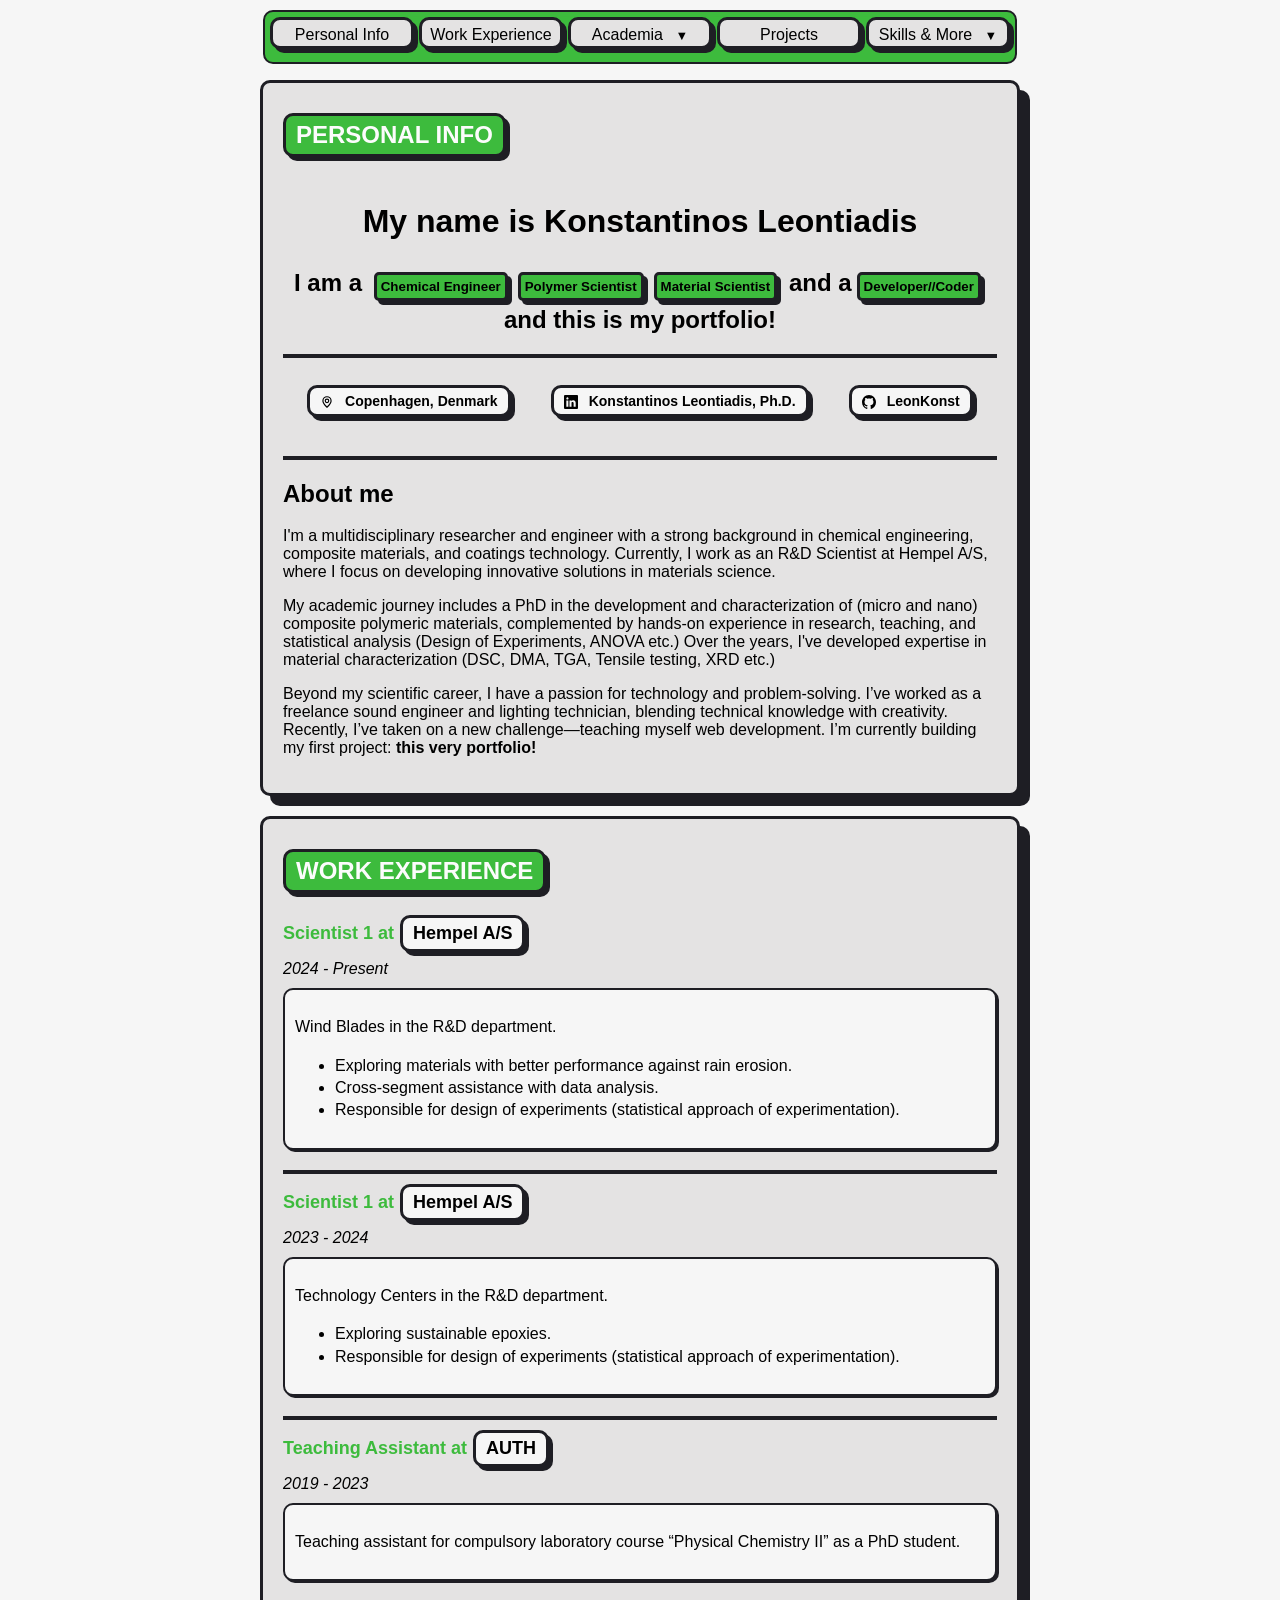
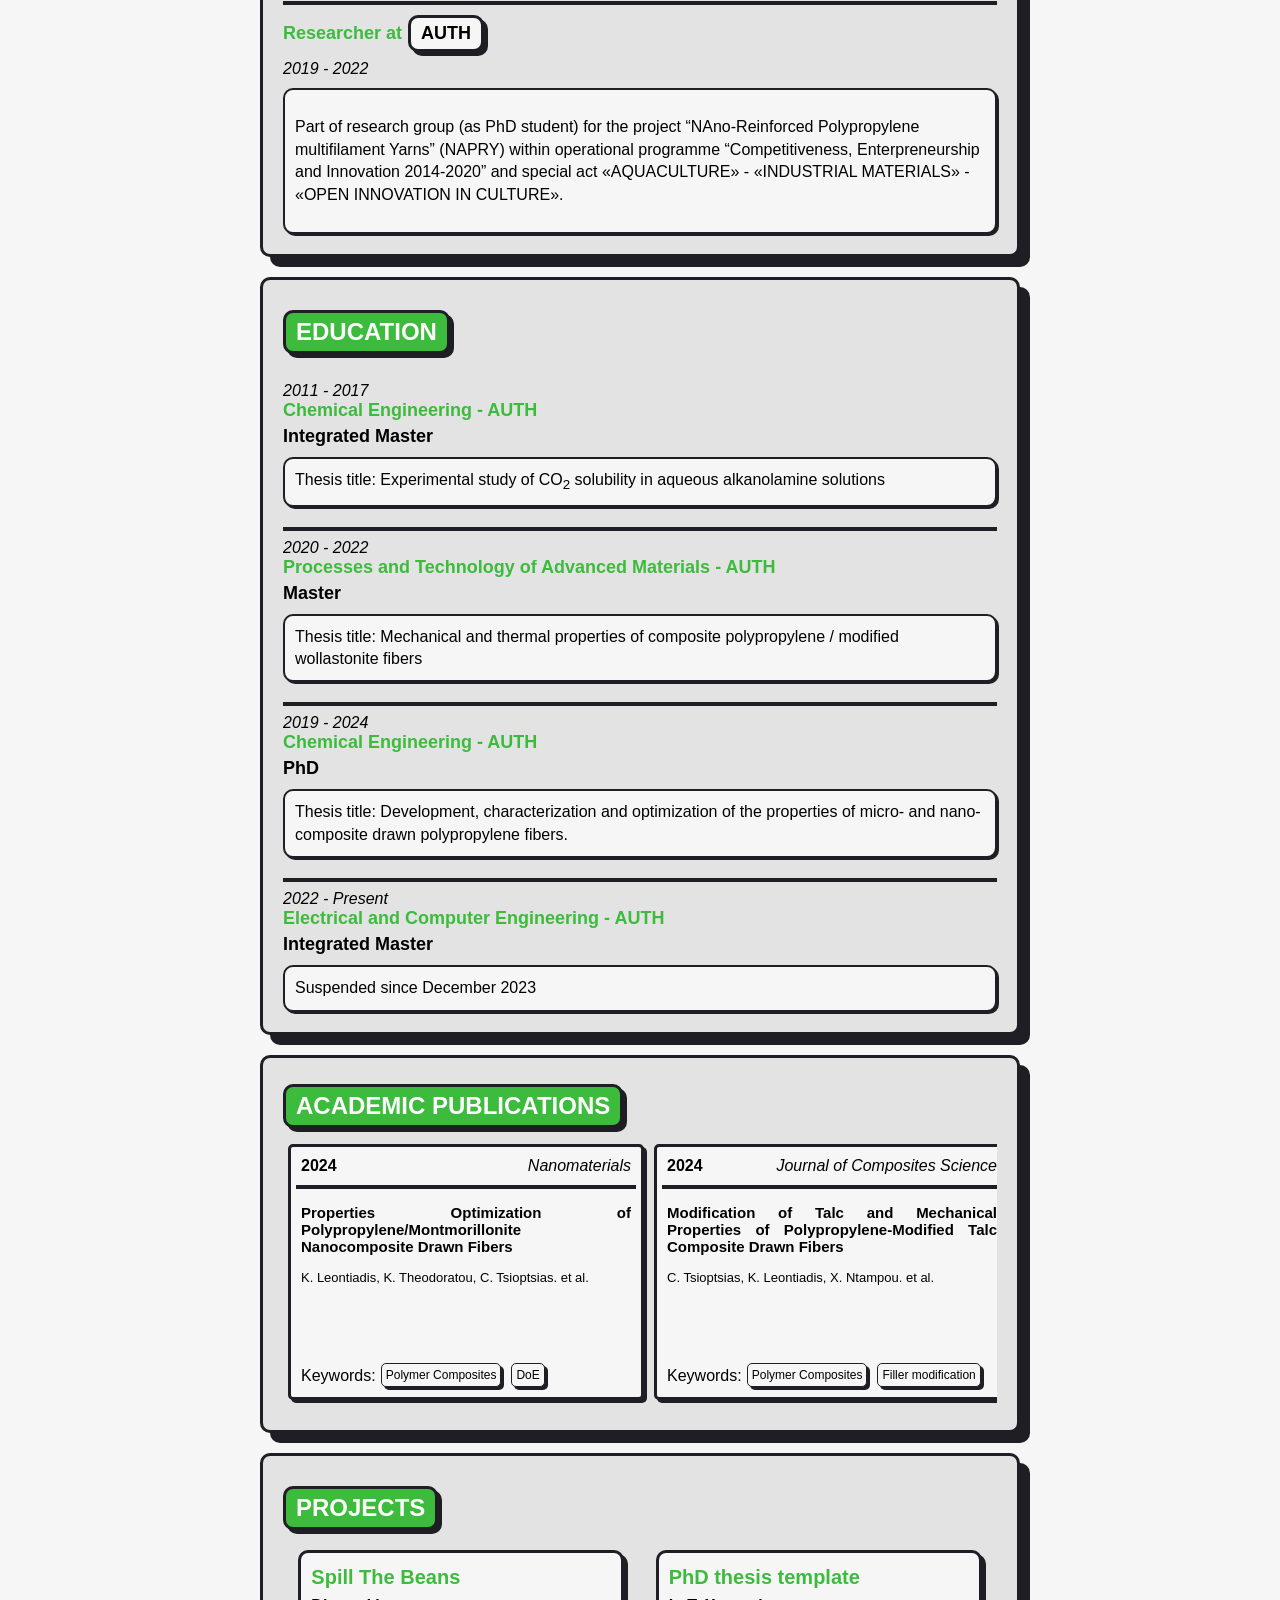
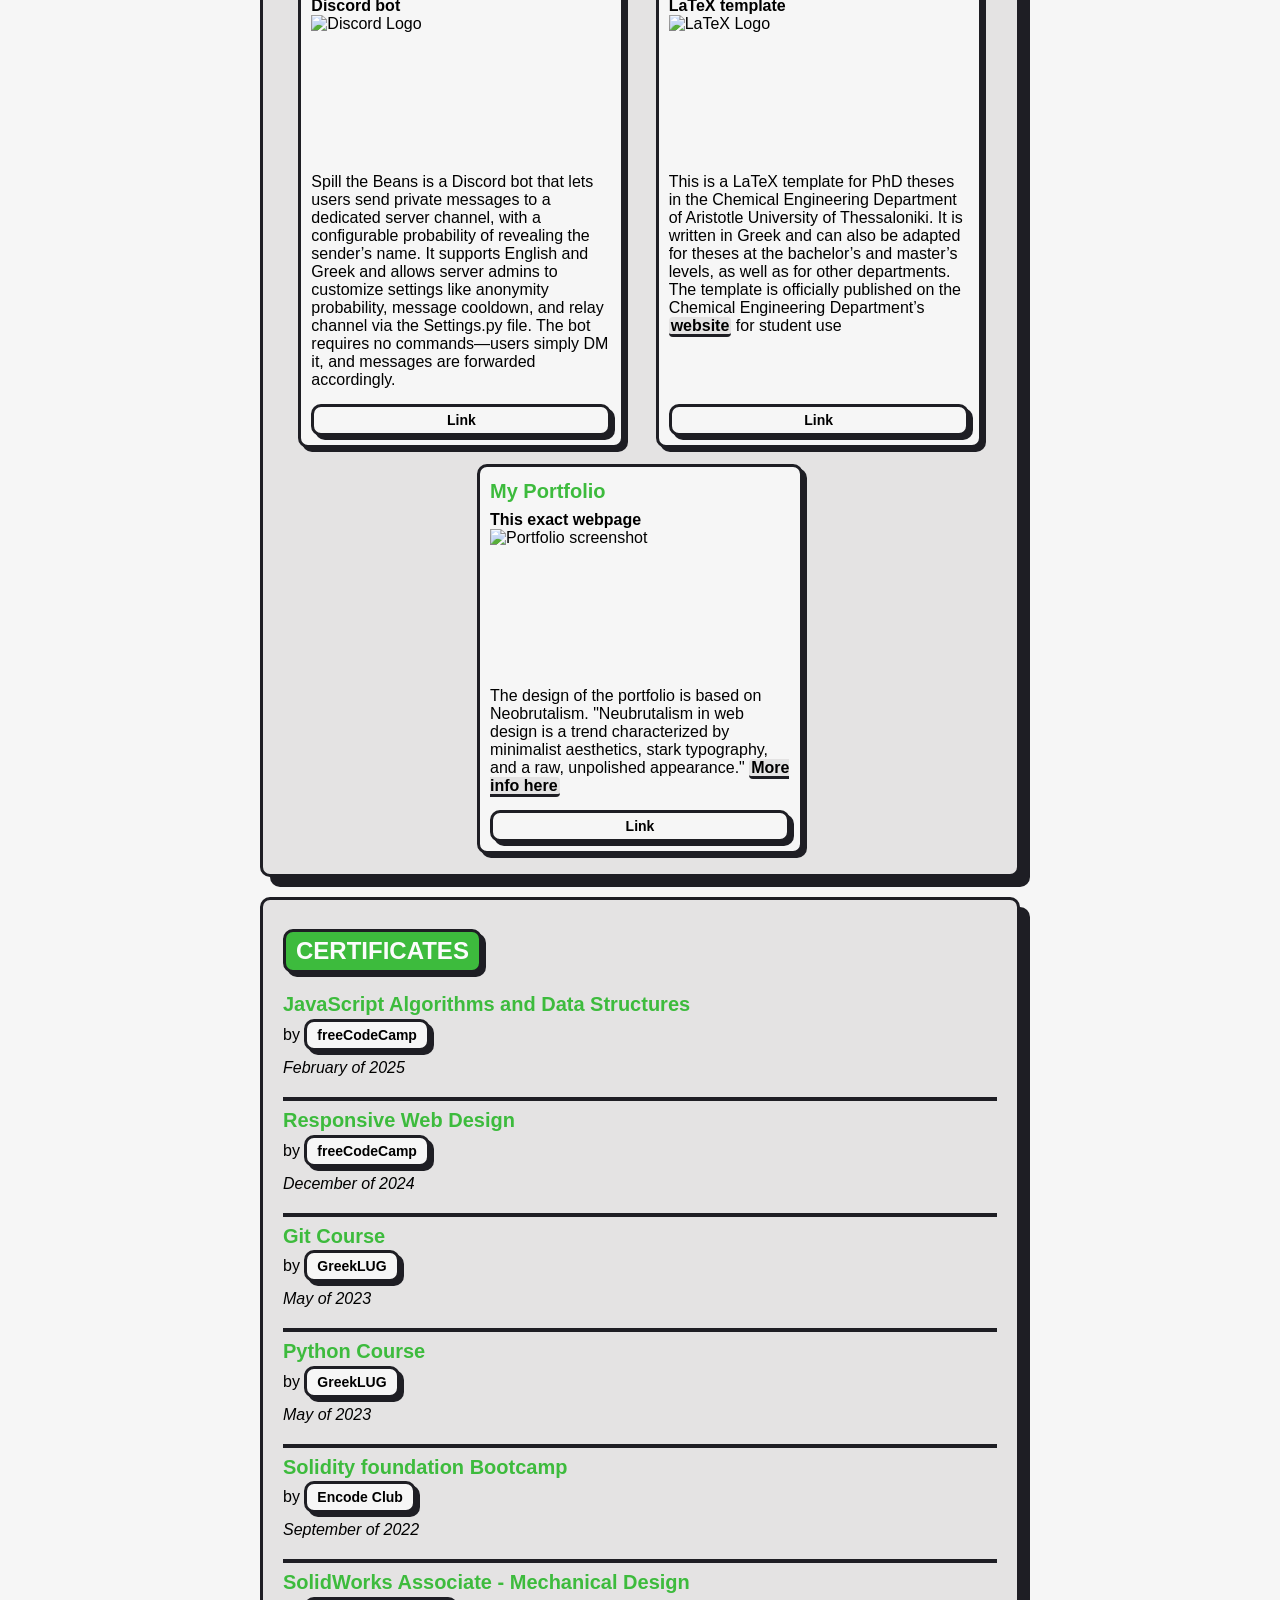
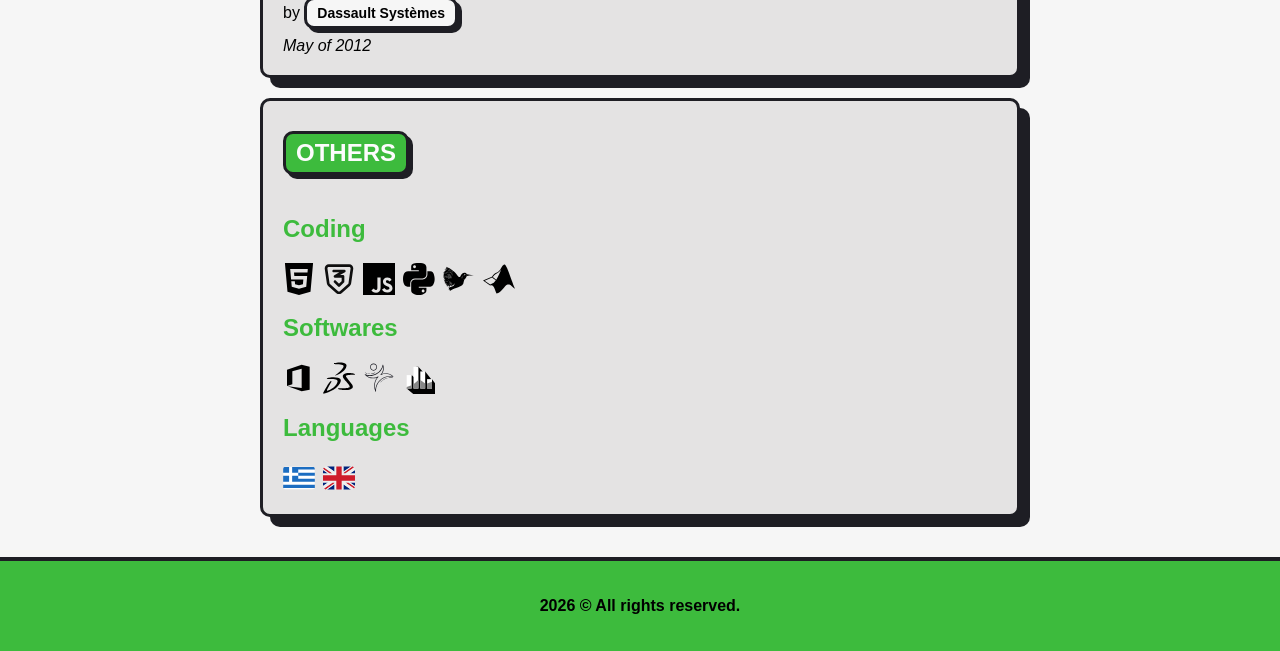
==== index.html @ 24cfe44f "Final v03" ====
<!DOCTYPE html>
<html lang="en">
    <head>
        <meta charset="UTF-8">
        <meta name="viewport" content="width=device-width, initial-scale=1.0">
        <title>My portfolio </title>
        <link rel="stylesheet" href="style.css">
    </head>
    <body>
        <header id="header">
            <nav class="menu">
                <a href="#personal-info">Personal Info</a>
                <a href="#work-experience-section">Work Experience</a>
                <div class="dropdown">
                    <button class="dropdown-btn" tabindex="0" aria-haspopup="true" aria-expanded="false">Academia <span class="dropdown arrow">▼</span></button>
                    <div class="dropdown-content">
                        <a href="#education-section">Education</a>
                        <a href="#publications">Publications</a>
                    </div>
                </div>
                <a href="#projects">Projects</a>
                <div class="dropdown">
                    <button class="dropdown-btn" tabindex="0" aria-haspopup="true" aria-expanded="false">Skills & More <span class="dropdown arrow">▼</span></button>
                    <div class="dropdown-content">
                        <a href="#certificates-section">Certificates</a>
                        <a href="#others-section">Others</a>
                    </div>
                </div>
                <div class="phone-dropdown">
                    <button class="phone-dropdown-btn" tabindex="0" aria-haspopup="true" aria-expanded="false">Navigation<span class="dropdown arrow">▼</span></button>
                    <div class="dropdown-content">
                        <a href="#personal-info">Personal Info</a>
                        <a href="#work-experience-section">Work Experience</a>
                        <a href="#education-section">Education</a>
                        <a href="#publications">Publications</a>
                        <a href="#projects">Projects</a>
                        <a href="#certificates-section">Certificates</a>
                        <a href="#others-section">Others</a>
                    </div>
                </div>
            </nav>
        </header>
        <main>
            <section id="personal-info">
                <h1 class="section-title">Personal Info</h1>

            <!-- Main information that will be pinned -->
                <div class="personal-info" id="MainInfo">
                    <h1 class="CategoryTitle" id="name">
                    </h1>
                    <h2 id="titles">
                    </h2>
                    <hr>
                    <div id="links">
                        <h3 id="location">
                        </h3>
                        <h3 id="linkedin">                           
                        </h3>
                        <h3 id="github">                           
                        </h3>
                    </div>
                    <hr>
                </div>
                
                <p id="aboutme">
                </p>

            </section>

            <section id="work-experience-section">
                <h1 class="section-title">Work Experience</h1>
                <div id="work-experience"></div>
            </section>

            <section id="education-section">
                <h1 class="section-title">Education</h1>
                <div id="education"></div>
            </section>

            <section id="publications" class="carousel-container">
                <!-- <h1 class="section-title">Academic Publications</h1> -->
                <a href="https://scholar.google.com/citations?user=XiSjWo0AAAAJ" class="section-title" id="publication-title">Academic Publications</a>
                <div id="publications-container"></div>
            </section>

            <section id="projects">
                <h1 class="section-title">Projects</h1>
                <div id="projects-container"></div>
            </section>

            <section id="certificates-section">
                <h1 class="section-title">Certificates</h1>
                <div id="certificates"></div>
            </section>

            <section id="others-section">
                <h1 class="section-title">Others</h1>
                <div id="others">
                    <div id="coding"></div>
                    <div id="software"></div>
                    <div id="languages"></div>
                </div>
            </section>

        </main>
        <footer>
            <p> <span id="current-year"></span> &copy All rights reserved. </p>
        </footer>
        <script src="script.js"></script>
    </body>
</html>
---- style.css ----
/* Variables for
- the colors
- Header height
- Main element width
 */
:root {
  --primary-bg: #f6f6f6;
  --secondary-bg: #e4e3e3;
  /* --primary-text: #0000ff; */
  --primary-text: #000000; 
  --secondary-text:#fcfcfc;
  --accent: #3dbb3d;
  /* --accent: #0000ff; */
  --border-color: #1E1E24;

  --header-height:40px;
  --scroll-padding:45px;
}

/* Navigation buttons scrolling behavior */
html {
  scroll-padding-top: calc(var(--header-height) + var(--scroll-padding));  /* Header is fixed so it scrolls 80px + header height to be accurate */
  scroll-behavior: smooth;
}

/* Setting the font, font color, background color and the padding of the page based on the sticky header. */
body {
  background: var(--primary-bg);
  color: var(--primary-text);
  font-family: 'Arial', sans-serif;
  margin: 0;
  padding: 0;
  padding-top: calc(1em + 40px + 4px); 
  
}

/* ------------------------------ */
/* ----------HEADER PART--------- */
/* ------------------------------ */

/* Header for page navigation*/
#header {
    /* position */
  position: fixed;
  top: 10px;
  left: 50%;
  transform: translate(-50%, 0%);
  z-index: 1000;

  /* color */
  background: var(--accent);
  border: 2px solid var(--border-color);

  /* shape */
  height:var(--header-height);
  padding: 5px;
  border-radius:10px;

  /* others */
  text-align: center;
}

/* Menu navigation */
.menu {
  /* Positioning of elements in navigation */
  display: flex;
  justify-content: space-evenly;
  gap: 5px;
}

/* navigation links */
.menu a {
  /* color */
  color: var(--primary-text);
  border: 3px solid var(--border-color);
  background: var(--secondary-bg);
  
  /* shape */
  box-sizing: border-box;
  height:2rem;
  width:9rem;
  border-radius:10px;
  box-shadow: 4px 4px 0 var(--border-color);
  padding: 6px 5px 6px 5px; 

  /* other */
  text-decoration: none; 
  transition: all 0.05s;
}

/* Navigation buttons moving on their shadows */
.menu a:hover {
  transform: translate(4px, 4px);
  box-shadow: 0px 0px 0 var(--border-color);
}

/* Dropdown menu navigation buttons */
.dropdown-btn, .phone-dropdown-btn{
  /* color */
  color: var(--primary-text);
  background: var(--secondary-bg);
  border: 3px solid var(--border-color);

  /* shape */
  box-sizing: border-box;
  height:2rem;
  width:9rem;
  border-radius:10px;
  padding: 6px 5px 6px 5px;
  font-family: inherit;
  font-size: inherit;
  

  /* other */
  box-shadow: 4px 4px 0 var(--border-color);
  cursor: pointer;
  transition: all 0.1s ease-in-out;
}

.dropdown-content {
  display: none;
  position: absolute;
  min-width: 160px;
  z-index: 1;
}

.dropdown {
  position: relative;
  display: inline-block;
}

.dropdown-content a {
  /* color */
  color: var(--primary-text);
  
  text-decoration: none;
  display: block;
  
  margin-top:3px;

  /* other */
  transition: 0.1s;
}

.dropdown:hover .dropdown-content, .phone-dropdown:hover .dropdown-content{
  display: block;
}

.dropdown:hover .dropdown-btn, .phone-dropdown:hover .phone-dropdown-btn{
  background: var(--accent);
  color: var(--secondary-bg);
  transform: translate(2px, 2px);
  box-shadow: 0px 0px 0 var(--border-color);
}

.arrow {
  display: inline-block;
  margin-left: 8px;
  transition: transform 0.2s ease;
  font-size: 0.8em;
}

.dropdown:hover .arrow, .phone-dropdown:hover .arrow {
  transform: rotate(180deg);
}

.phone-dropdown{
  display:none;
  margin-right:5px;
}
  
/* ------------------------------ */
/* -----------MAIN PART---------- */
/* ------------------------------ */

main {
  padding: 20px;
  max-width: 760px;
  margin: auto;
}

/* SECTIONS */
section {
  /* color */
  background: var(--secondary-bg);

  /* shape */
  padding: 20px;
  padding-top: 10px;
  border: 3px solid var(--border-color);
  box-shadow: 10px 10px 0px var(--border-color);
  margin-bottom: 20px;
  border-radius:10px;
}

.section-title {
  /* color */
  background: var(--accent);
  color: var(--secondary-text);

  /* shape */
  padding: 5px 10px;
  border: 3px solid var(--border-color);
  box-shadow: 4px 4px 0px var(--border-color);
  border-radius: 10px;

  /* other */
  font-size: 24px;
  font-weight: bold;
  text-transform: uppercase;
  display: inline-block;
}

hr {
  border: 2px solid var(--border-color);
  margin-top:20px;
} 

a {
  text-decoration: none; 
}

a:active {
  color: inherit;
}

/* ------------------------------ */
/* ---------PERSONAL INFO-------- */
/* ------------------------------ */
.personal-info {
  text-align: center;
}

#name {
  font-size: 32px;
  font-weight: 900;
}

.title-tags {
  border-radius:5px;
  padding: 4px 4px;
  margin: 5px;
  font-weight: bold;
  background: var(--primary-bg);
  border: 3px solid var(--border-color);
  cursor: pointer;
  transition: all 0.1s;
  
}
  
.title-tags:hover, .title-tags[data-active="on"]:hover {
  transform: translate(4px, 4px);
  box-shadow: 0px 0px 0 var(--border-color);
}

.title-tags[data-active="on"] {
  background: var(--accent);
  color: var(--primary-text);
  box-shadow: 4px 4px 0 var(--border-color);
}

.title-tags[data-active="off"] {
  transform: translate(4px, 4px);
}

#links {
  display: flex;
  justify-content: space-evenly;
  gap: 1rem;
}

/* sizing SVGs */
#links h3 svg {
  width: 1em;
  height: 1em;
  margin-right: 0.5em;
  vertical-align: middle;
}

#others svg {
  width: 2em;
  height: 2em;
  margin-right: 0.5em;
  vertical-align: middle;
}

#links h3{
  padding:0;
}

#links h3 a{
  /* color */
  color: var(--primary-text);

  /* shape */
  padding: 5px 10px;
  border: 3px solid var(--border-color);
  box-shadow: 4px 4px 0px var(--border-color);
  border-radius: 10px;

  display: inline-block;
  font-size: 14px;
  background: var(--primary-bg);
  transition: all 0.1s;
}

#links h3 a:hover {
  transform: translate(4px, 4px);
  box-shadow: 0px 0px 0 var(--border-color);
}

/* ------------------------------ */
/* ---------WORK SECTION--------- */
/* ------------------------------ */

/* main div of position and company */
.work-info {
  padding-top:10px;
  font-size: 18px;
  font-weight: normal;
  display: flex;
  gap: 1rem;
}
  
.work-position {
  font-size: 18px;
  font-weight: 900;
  color: var(--accent);
}
  
.work-company a {

  /* color */
  color:var(--primary-text);
  text-decoration: none;
  font-weight: bold;

  /* shape */
  padding: 5px 10px;
  border: 3px solid var(--border-color);
  box-shadow: 4px 4px 0px var(--border-color);
  border-radius: 10px;

  display: inline-block;
  margin-top: -10px;
  margin-left: -10px;
  font-size: 18px;
  background: var(--primary-bg);
  transition: all 0.1s;

}
  
.work-company a:hover {
  transform: translate(4px,4px);
  box-shadow: 0px 0px 0px var(--border-color);
}
  
.work-duration {
  margin-top: 8px;
  font-size: 16px;
  font-style: italic;
  color: var(--primary-text);
}
  
.work-description {
  /* shape */
  padding: 10px;
  line-height: 1.4;
  border-radius: 10px;
  font-size: 16px;

  /* position */
  margin-top: 10px;


  /* color */

  background: var(--primary-bg);
  border: 2px solid var(--border-color);
  box-shadow: 2px 2px 0px var(--border-color);
}

/* ------------------------------ */
/* ------EDUCATION SECTION------- */
/* ------------------------------ */
  
.edu-duration {
  margin-top: 8px;
  font-size: 16px;
  font-style: italic;
  color: var(--primary-text);
}
  
.edu-field {
  font-size: 18px;
  font-weight: 900;
  color: var(--accent);
}
  
.edu-degree {
  font-size: 18px;
  font-weight: bold;
  margin-top: 5px;
}
  
.edu-description {
  /* shape */
  padding: 10px;
  line-height: 1.4;
  border-radius: 10px;
  font-size: 16px;

  /* position */
  margin-top: 10px;


  /* color */

  background: var(--primary-bg);
  border: 2px solid var(--border-color);
  box-shadow: 2px 2px 0px var(--border-color);
}  

/* ------------------------------ */
/* -----PUBLICATIONS SECTION----- */
/* ------------------------------ */

#publications-container{
  display:flex;
  overflow: auto; 


  scrollbar-width: auto;
  scrollbar-color: var(--accent) var(--primary-bg); 
  scrollbar-gutter: stable; 
}

#publication-title{
    /* color */
    background: var(--accent);
    color: var(--secondary-text);
  
    /* shape */
    padding: 5px 10px;
    border: 3px solid var(--border-color);
    box-shadow: 4px 4px 0px var(--border-color);
    border-radius: 10px;
  
    /* other */
    margin:0.67em 0 0.67em 0;
    font-size: 24px;
    font-weight: bold;
    text-transform: uppercase;
    display: inline-block;   
    transition: all 0.1s;
}

#publication-title:hover{
  box-shadow: 0px 0px 0px var(--border-color);
  transform: translate(4px,4px);
}


.pub-tab{
  /* shape */
  border-radius:5px;
  min-width:350px;
  width:350px;
  min-height:250px;
  box-shadow: 3px 3px 0px var(--border-color);

  /* color */
  background-color:var(--primary-bg);
  border:3px solid var(--border-color);

  /* other */
  display: flex;
  flex-direction: column;
  margin:0px 5px 10px 5px;
}

.pub-header{
  display: flex;
  justify-content: space-between;
  margin:5px;
}

.pub-year{
  font-weight: bold;
  padding-left:5px;
  padding-top:5px;
}

.pub-journal{
  font-style: italic;
  padding-right:5px;
  padding-top:5px;
}

.pub-tab hr{
  margin:5px;
}

.pub-title{
  font-weight: bold;
  font-size:15px;
  text-align:justify;
  margin:10px;
  max-height:100px;
}

.pub-authors{
  text-align: left;
  font-size:13px;
  margin:5px;
  margin-left:10px;
  margin-bottom:15px;
}

.pub-keywords{
  margin-top: auto;
  display:flex;
  justify-content: left;
  margin-bottom:10px;
  margin-left:10px;
}

.pub-keyword{
  margin-top:-4px;
  margin-left:5px;
  margin-right:5px;
  padding:4px;
  font-size:12px;
  background:var(--primary-bg);
  border-radius:5px;
  border:1px solid var(--border-color);
  box-shadow:3px 3px 0px var(--border-color);
}

/* hides abstract element from publications */
.hidden{
  display:none;
}

/* ------------------------------ */
/* -------PROJECTS SECTION------- */
/* ------------------------------ */

#projects-container{
  display:flex;
  flex-wrap: wrap;
  gap: 16px; 
  justify-content:space-evenly;
  
}

.proj-tab {
  align-content: start;
  padding: 5px 10px;
  grid-template-rows: auto auto auto 1fr;
  min-width: 200px;
  width:300px;
  border:3px solid var(--border-color);
  border-radius:10px;
  box-shadow:4px 4px 0px var(--border-color);
  background-color: var(--primary-bg);
  display:grid;
}

.proj-name{
  font-size: 20px;
  color:var(--accent);
  font-weight: bold;
  margin-top: 8px;
}

.proj-short{
  font-weight: bold;
  margin-top: 8px;
}

.proj-img{  
  width:100%;
  height:150px;
  object-fit: contain;
}

.proj-description{
  margin-top: 8px;
  margin-bottom:15px;
}

.proj-link{
  align-self: end;
  /* color */
  color:var(--primary-text);
  text-decoration: none;
  font-weight: bold;

  /* shape */
  padding: 5px 10px;
  border: 3px solid var(--border-color);
  box-shadow: 4px 4px 0px var(--border-color);
  border-radius: 10px;
  height:1rem;

  text-align: center;
  
  margin-bottom:4px;
  font-size: 14px;
  background: var(--primary-bg);
  transition: all 0.1s;
}

.proj-link:hover {
  transform: translate(4px,4px);
  box-shadow: 0px 0px 0px var(--border-color);
}

.text-link{
  align-self: end;
  /* color */
  color:var(--primary-text);
  text-decoration: none;
  font-weight: bold;

  /* shape */
  padding:0 2px;
  border-bottom: 3px solid var(--border-color);
  border-radius: 4px;
  background: var(--secondary-bg);
  height:1rem;
  transition: all 0.1s;
}

.text-link:hover{
  border-bottom: 0px solid var(--border-color);
  background-color: var(--accent);
}

/* ------------------------------ */
/* ----CERTIFICATIONS SECTION---- */
/* ------------------------------ */

.certification-title {
  font-size: 20px;
  font-weight: 900;
  color: var(--accent);
}

.certification-company {
  margin-top: 5px;
  font-size: 16px;
}

.certification-title{
  margin-bottom:0.6rem;
}

.certification-company a {

  /* color */
  color:var(--primary-text);
  text-decoration: none;
  font-weight: bold;

  /* shape */
  padding: 5px 10px;
  border: 3px solid var(--border-color);
  box-shadow: 4px 4px 0px var(--border-color);
  border-radius: 10px;

  display: inline-block;
  margin-top: -10px;
  font-size: 14px;
  background: var(--primary-bg);
  transition: all 0.1s;

}
  
.certification-company a:hover {
  transform: translate(4px,4px);
  box-shadow: 0px 0px 0px var(--border-color);
}

.certification-date {
  margin-top: 8px;
  font-size: 16px;
  font-style: italic;
  color: var(--primary-text);
}

/* ------------------------------ */
/* --------OTHERS SECTION-------- */
/* ------------------------------ */

#others h2{
  color:var(--accent)
}

/* ------------------------------ */
/* --------FOOTER SECTION-------- */
/* ------------------------------ */

footer {
  background: var(--accent);
  padding: 20px;
  text-align: center;
  border-top: 4px solid var(--border-color);
  font-weight: bold;
}

/* ------------------------------ */
/* ------RESPONSIVE SECTION------ */
/* ------------------------------ */

/* ------PHONE------ */

@media (max-width: 576px) {
  /* SVG social medial links */
  #links h3 svg {
    width: 2em;
    height: 2em;
    margin-right: 0em;
  }

  .social-media{
    display:none;
  }


  /* Header for page navigation*/
  #header {
    /* position */
    top: 0px;

    /* shape */
    width:100%;
  }

  /* Menu navigation */
  .menu {
    justify-content: end;
  }

  /* navigation links */
  .menu a, .dropdown-btn{
    display:none;
  }

  .phone-dropdown{
    display:block;
  }

  .dropdown-content a {
  display: block;
  }

  .proj-tab {
    min-width: 280px;
    width:500px;
  }

  html {
    scroll-padding-top: calc(var(--header-height) + 15px);  /* Header is fixed so it scrolls 80px + header height to be accurate */
    scroll-behavior: smooth;
  }
}

/* -----TABLET----- */

@media (min-width: 576px) and (max-width:768px) {

  /* Header for page navigation*/
  #header {
    /* position */
    top: 0px;

    /* shape */
    width:100%;
  }

  /* Menu navigation */
  .menu {
    justify-content: end;
  }

  /* navigation links */
  .menu a, .dropdown-btn{
    display:none;
  }

  .phone-dropdown{
    display:block;
  }

  .dropdown-content a {
  display: block;
  }

  .proj-tab {
    min-width: 400px;
    width:600px;
  }
}
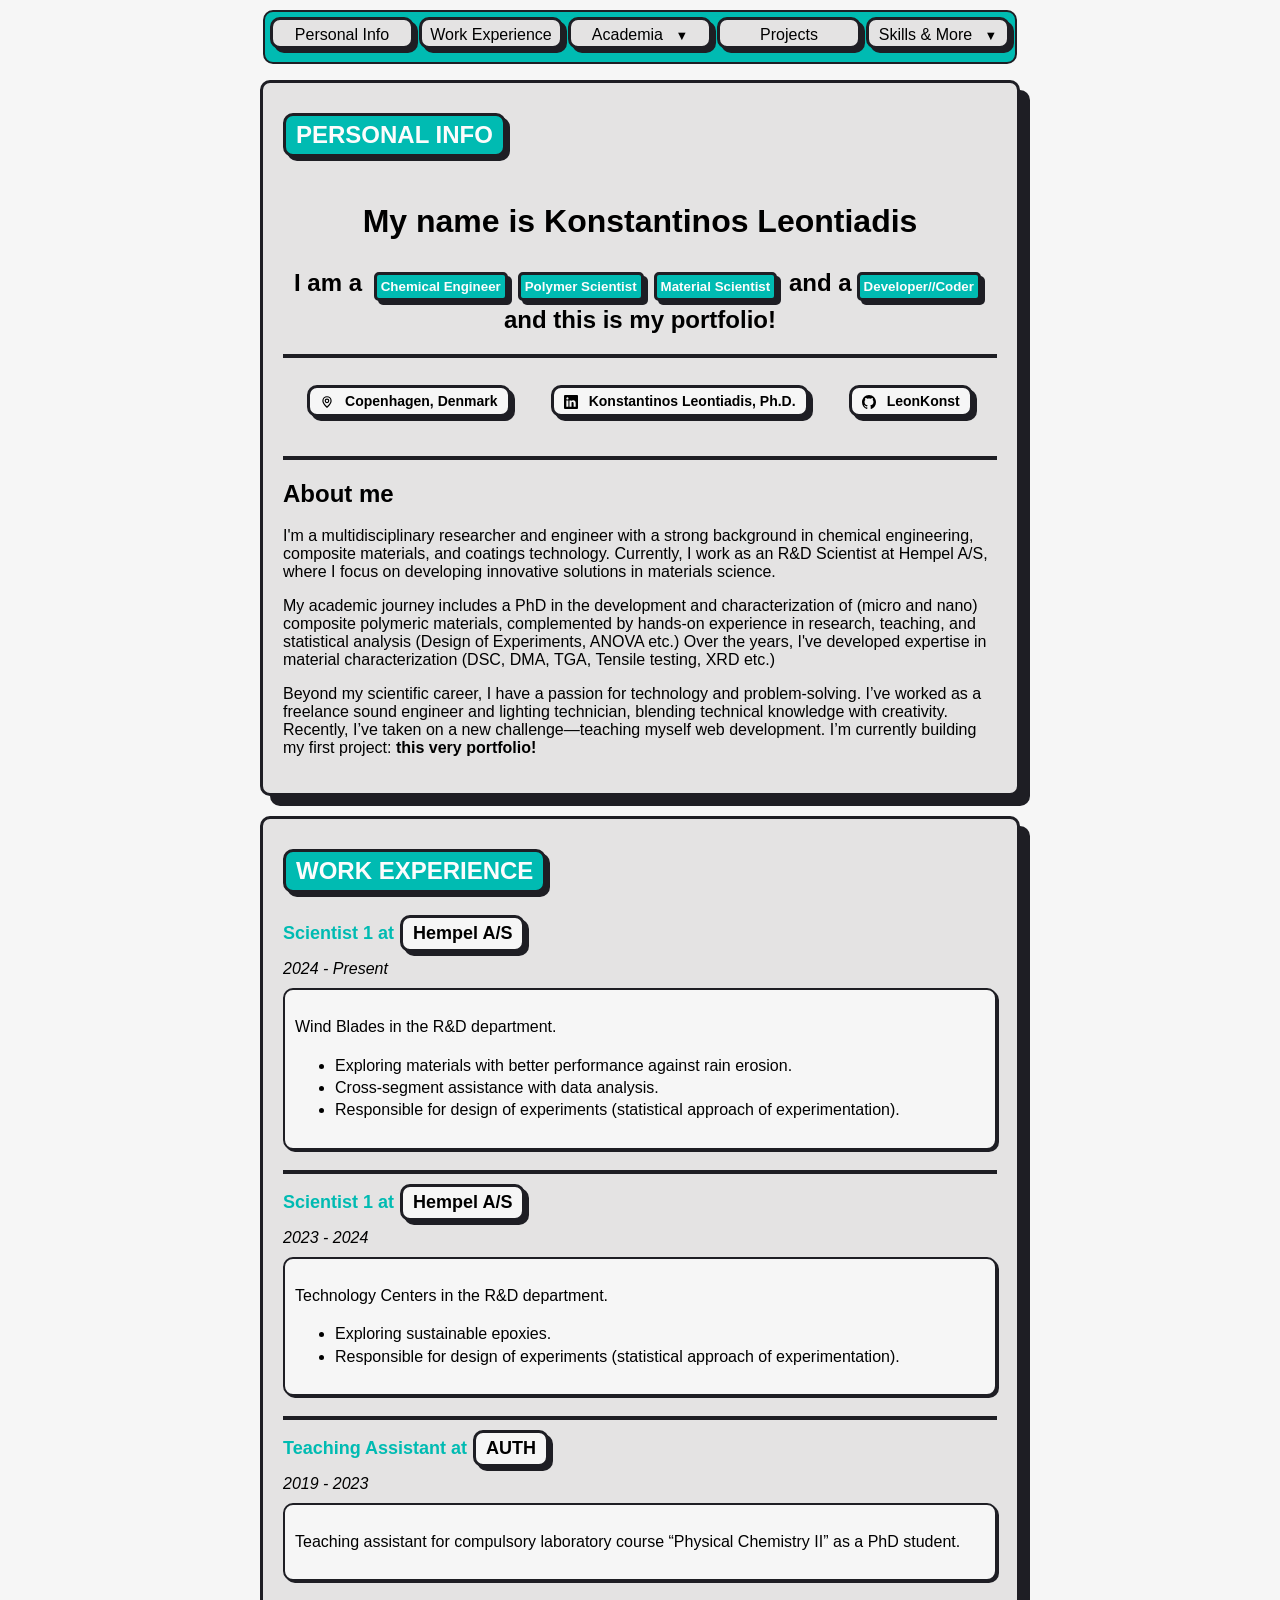
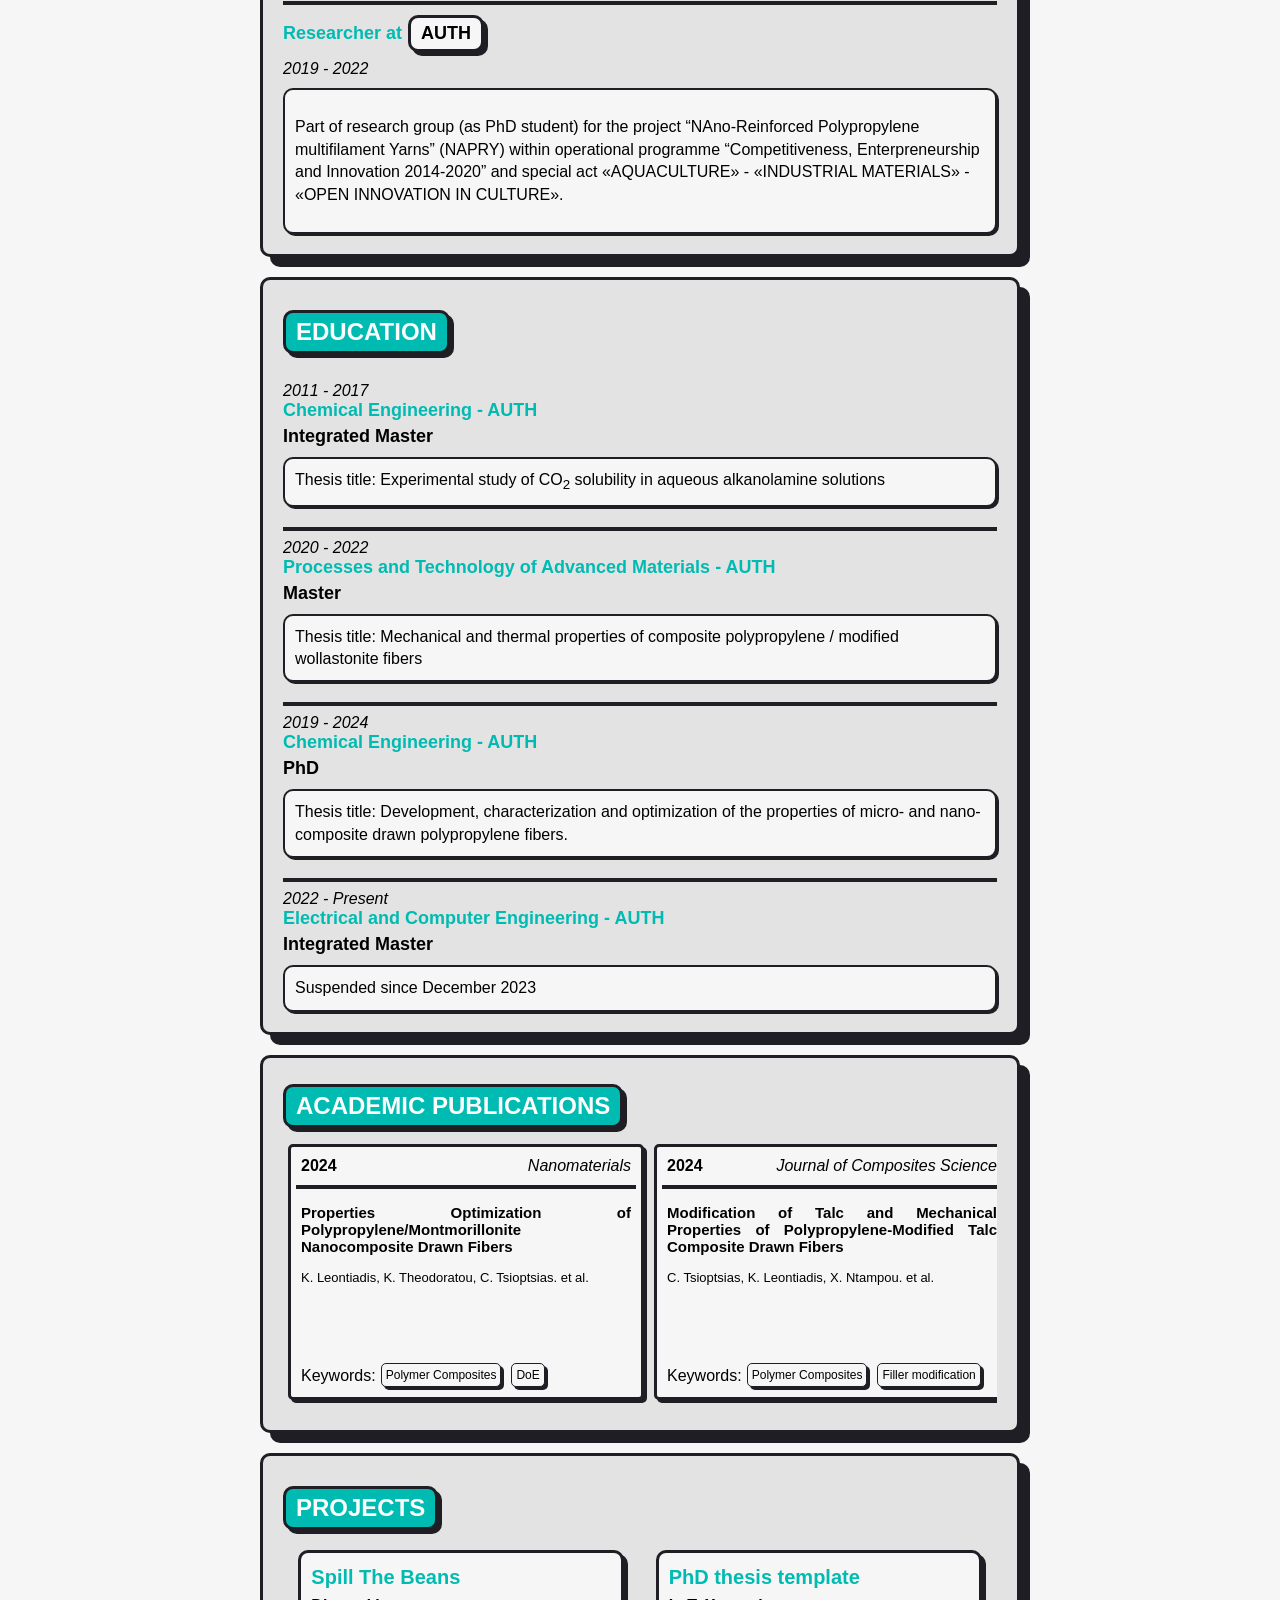
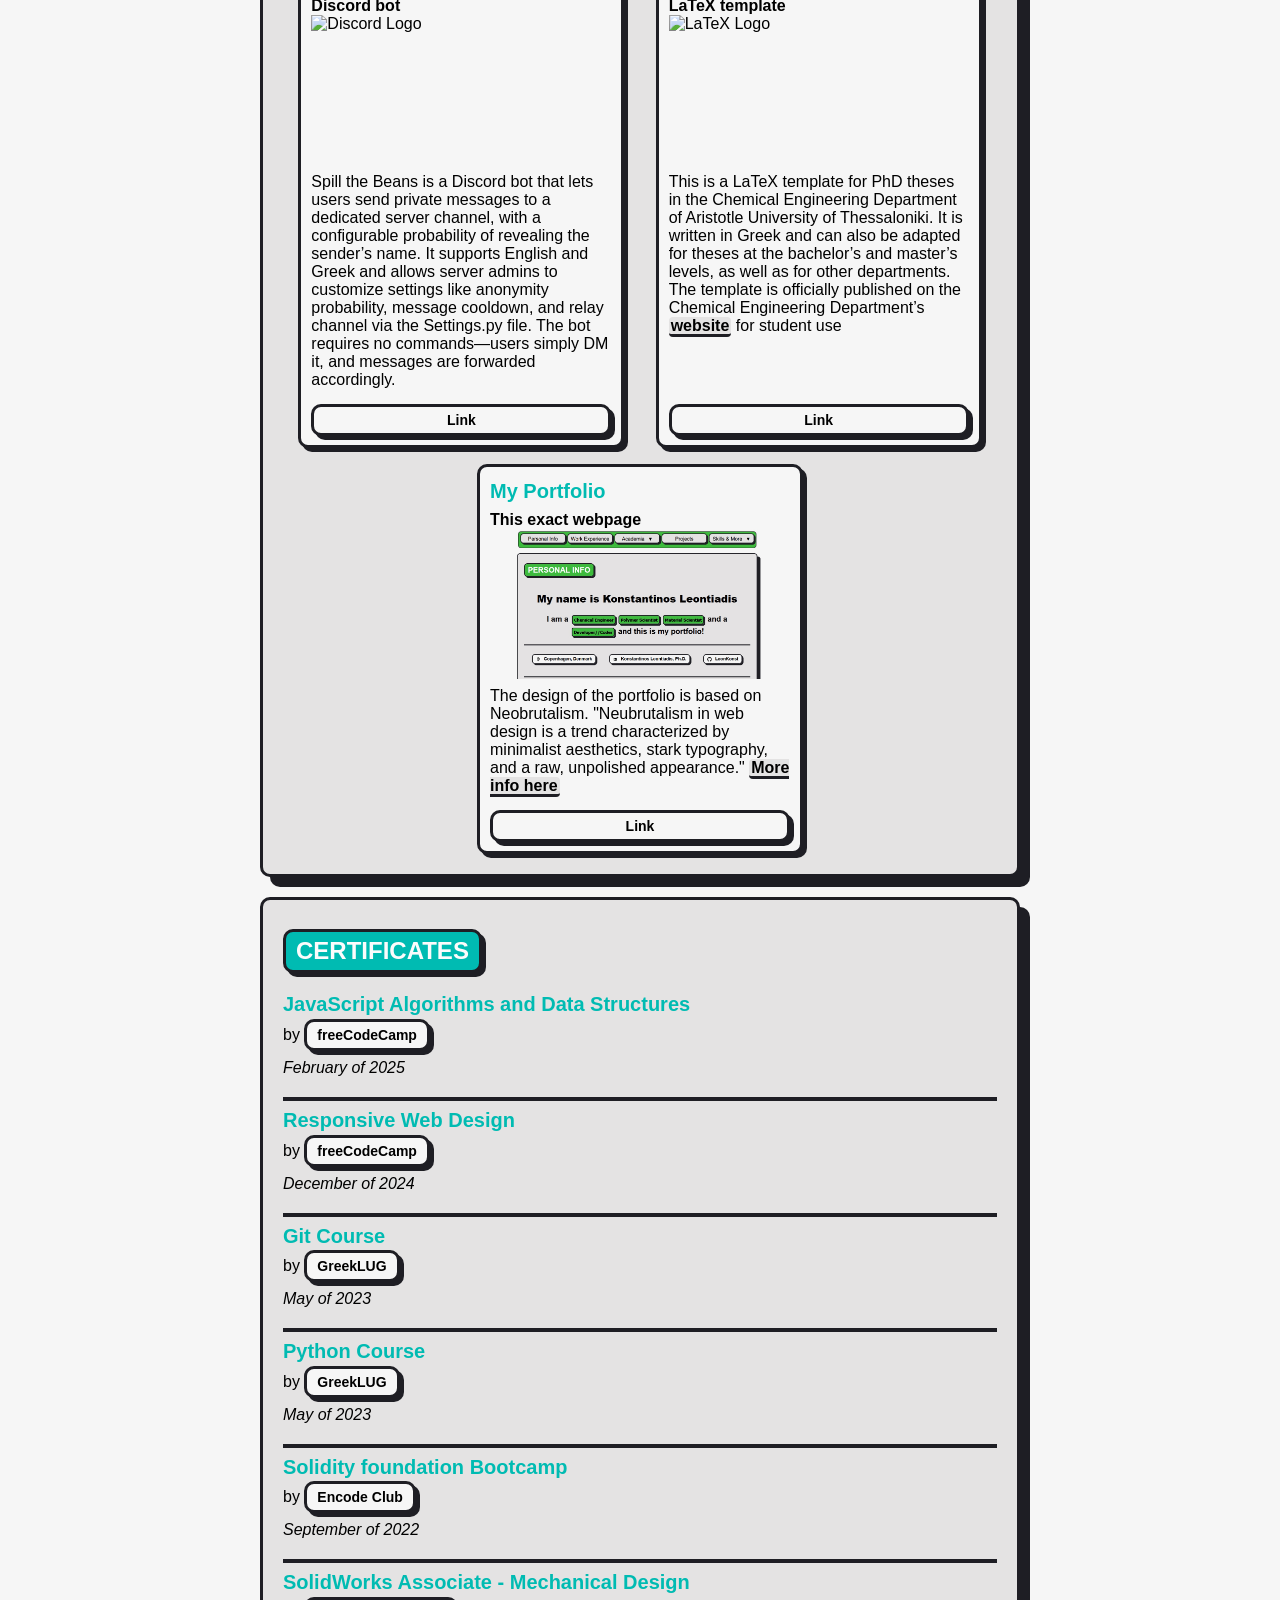
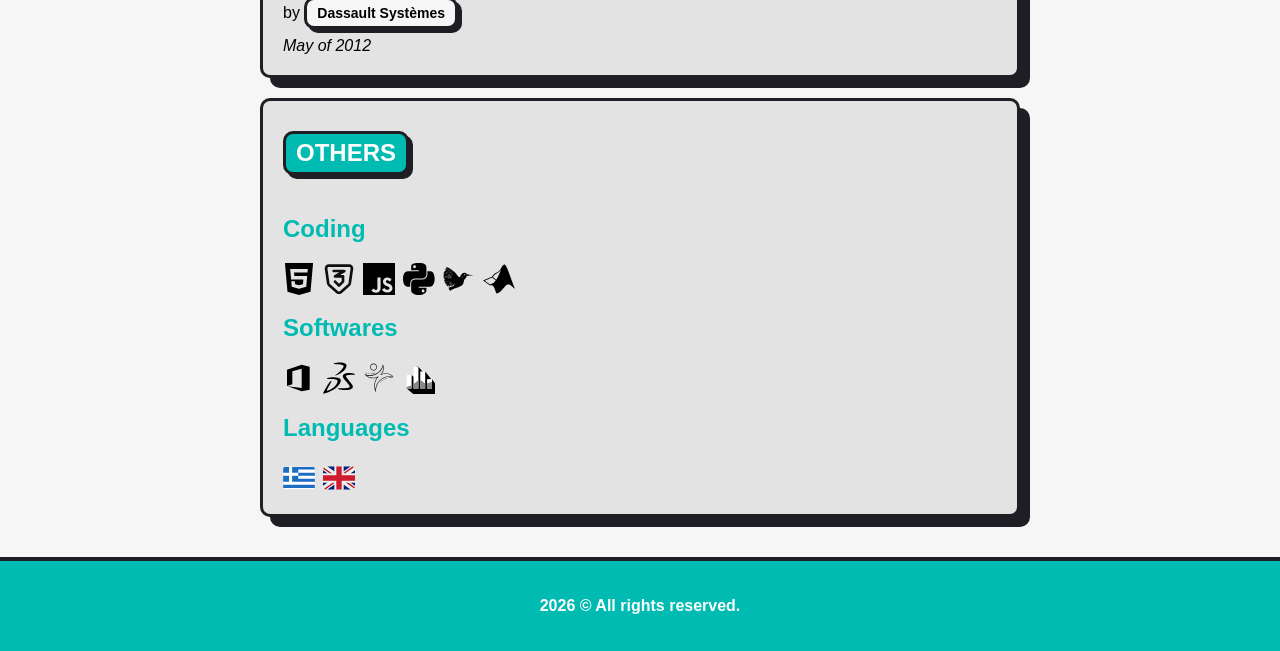
==== commit 42671806: "Added favicon. Test if regular path works" ====
--- a/index.html
+++ b/index.html
@@ -5,6 +5,7 @@
         <meta name="viewport" content="width=device-width, initial-scale=1.0">
         <title>My portfolio </title>
         <link rel="stylesheet" href="style.css">
+        <link rel="icon" type="image/x-icon" href="/Images/favicon.png">
     </head>
     <body>
         <header id="header">
--- a/style.css
+++ b/style.css
@@ -6,11 +6,9 @@
 :root {
   --primary-bg: #f6f6f6;
   --secondary-bg: #e4e3e3;
-  /* --primary-text: #0000ff; */
   --primary-text: #000000; 
   --secondary-text:#fcfcfc;
-  --accent: #3dbb3d;
-  /* --accent: #0000ff; */
+  --accent: #00bbb2;
   --border-color: #1E1E24;
 
   --header-height:40px;
@@ -255,7 +253,7 @@
 
 .title-tags[data-active="on"] {
   background: var(--accent);
-  color: var(--primary-text);
+  color: var(--secondary-text);
   box-shadow: 4px 4px 0 var(--border-color);
 }
 
@@ -704,11 +702,13 @@
 
 footer {
   background: var(--accent);
+  color:var(--secondary-text);
   padding: 20px;
   text-align: center;
   border-top: 4px solid var(--border-color);
   font-weight: bold;
 }
+
 
 /* ------------------------------ */
 /* ------RESPONSIVE SECTION------ */
@@ -803,3 +803,6 @@
     width:600px;
   }
 }
+
+
+
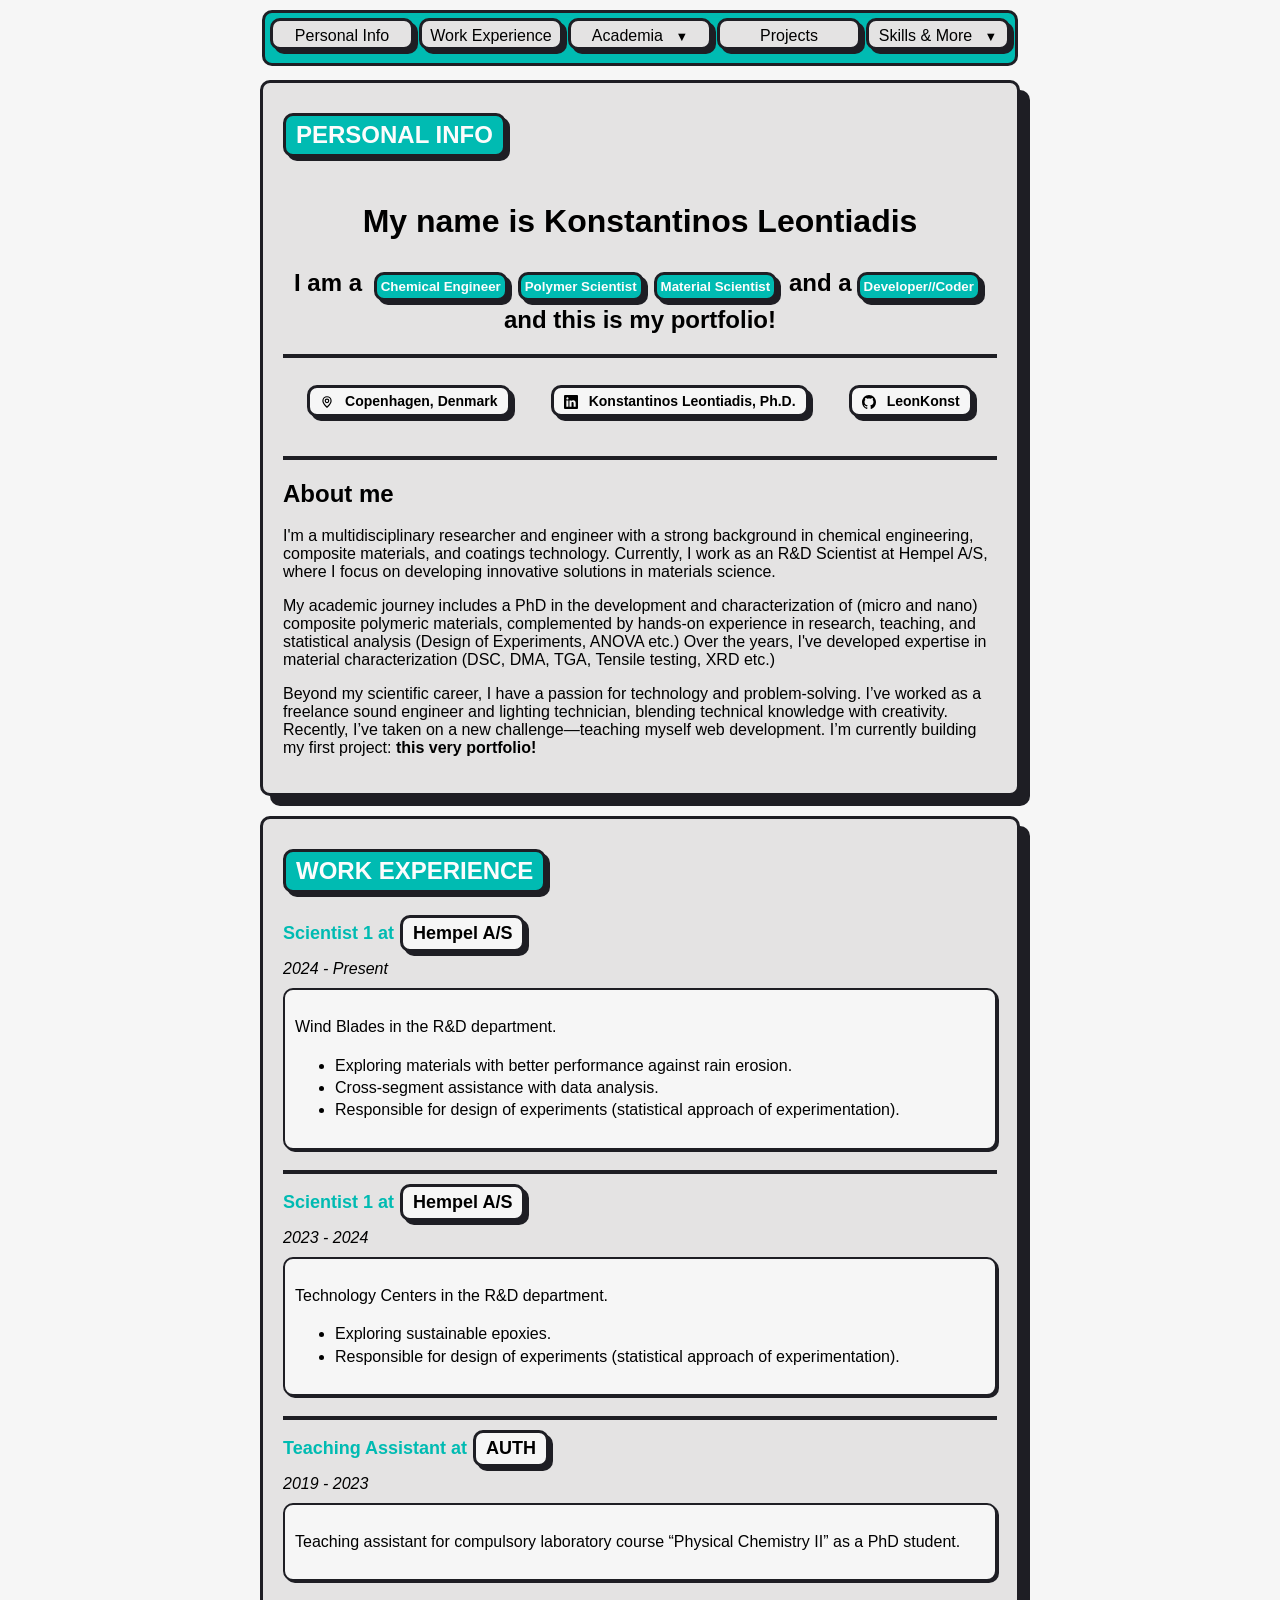
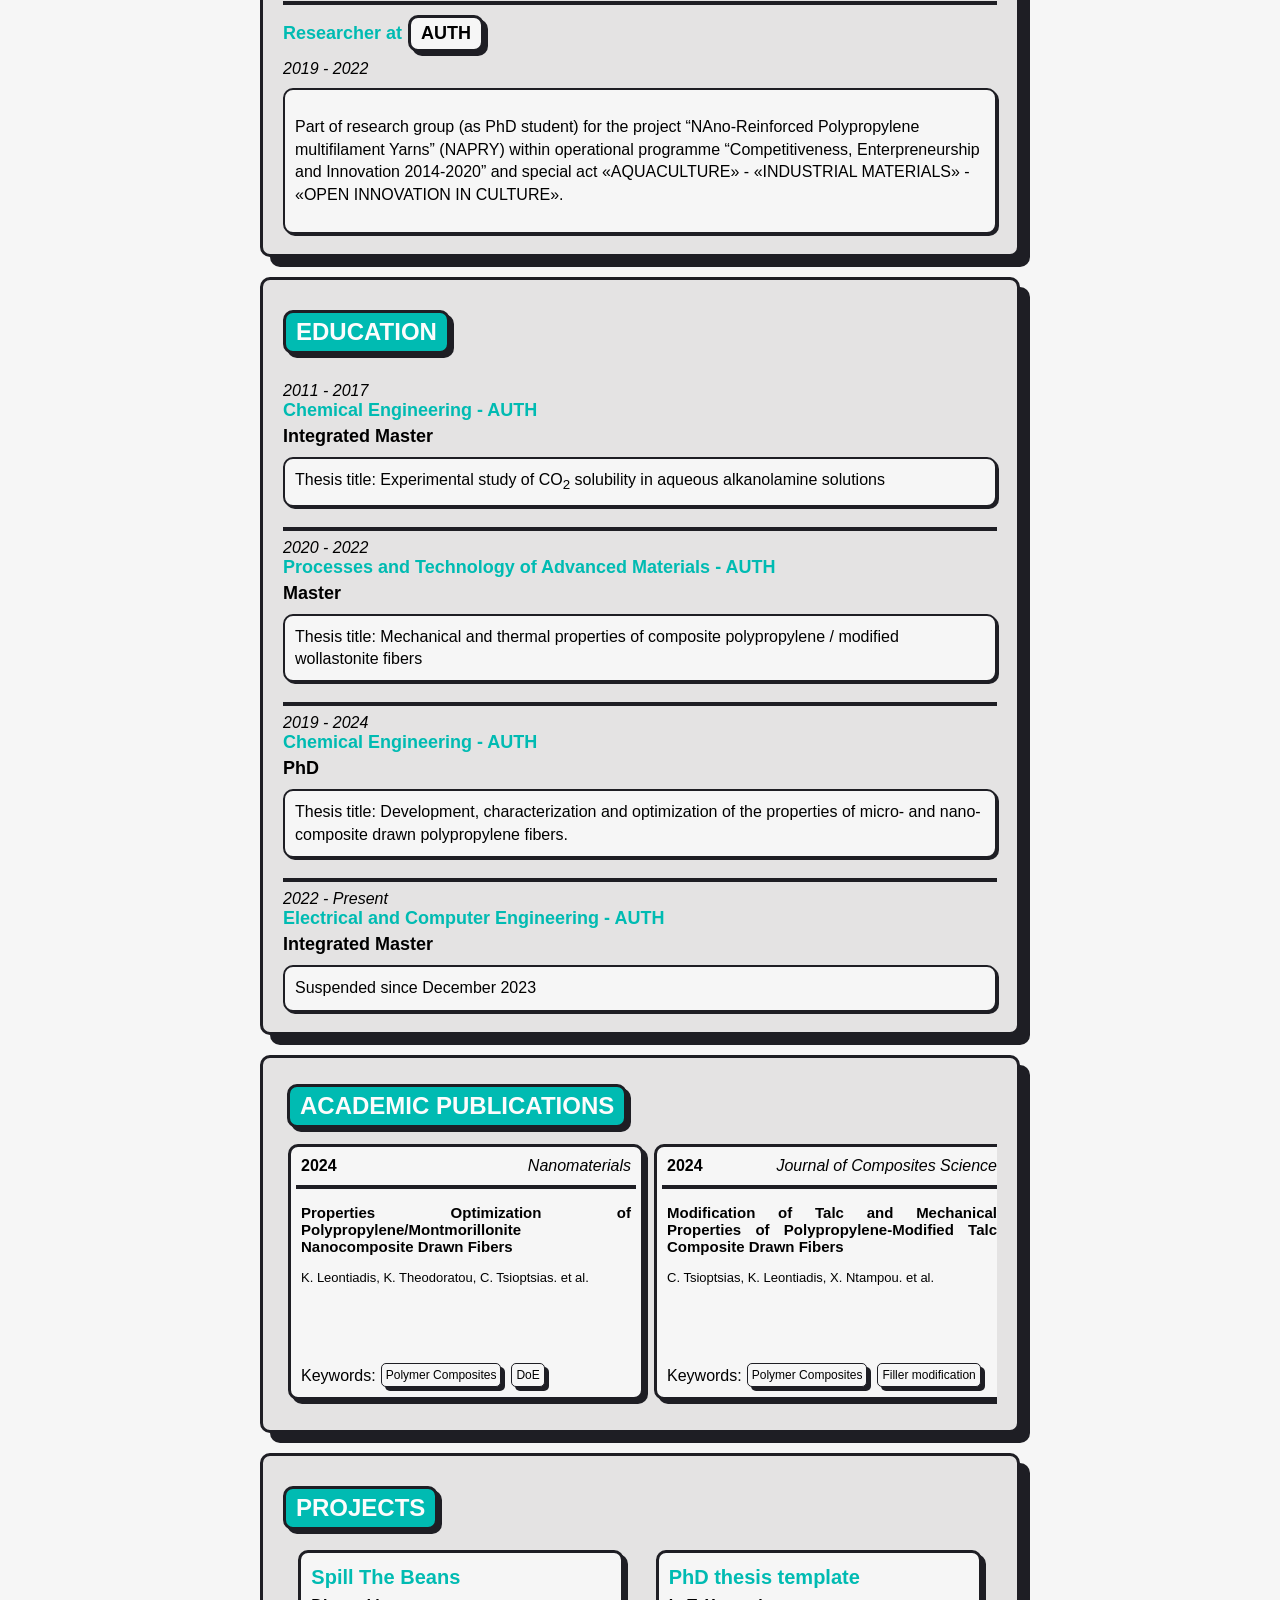
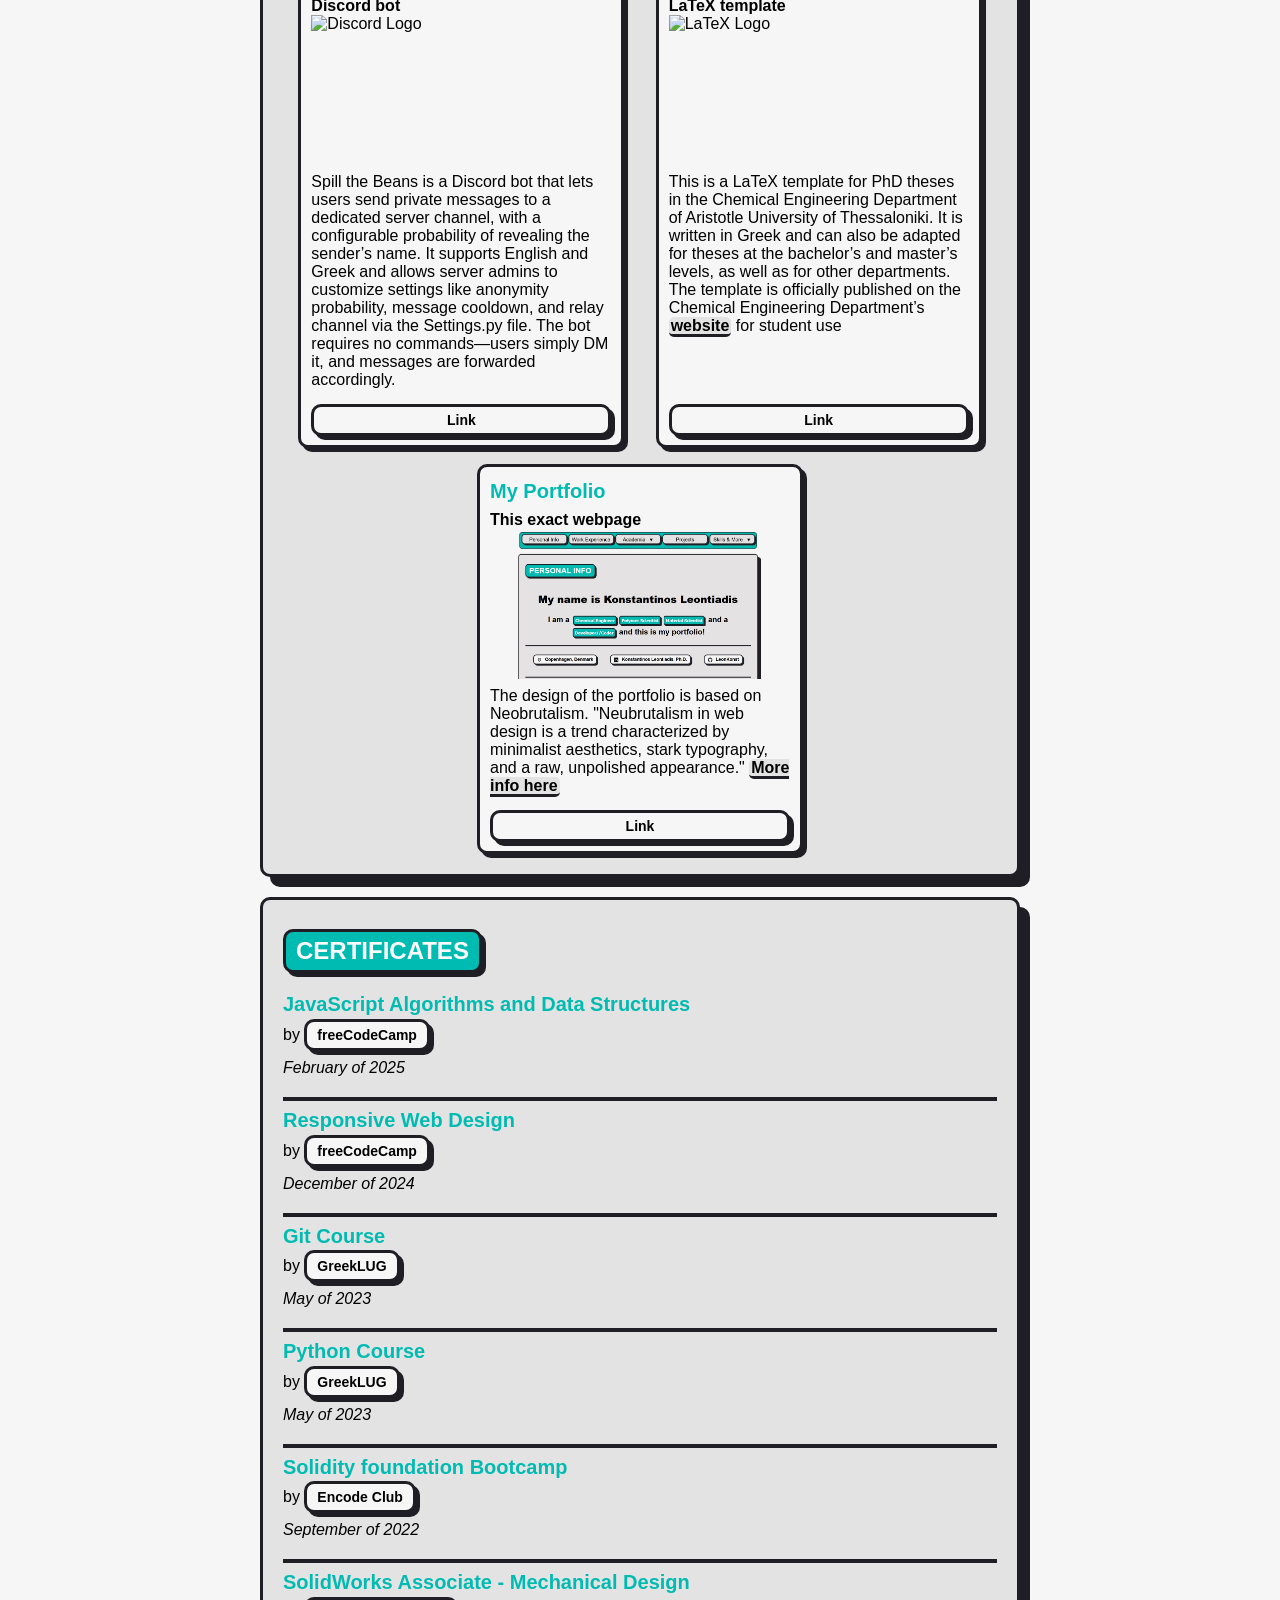
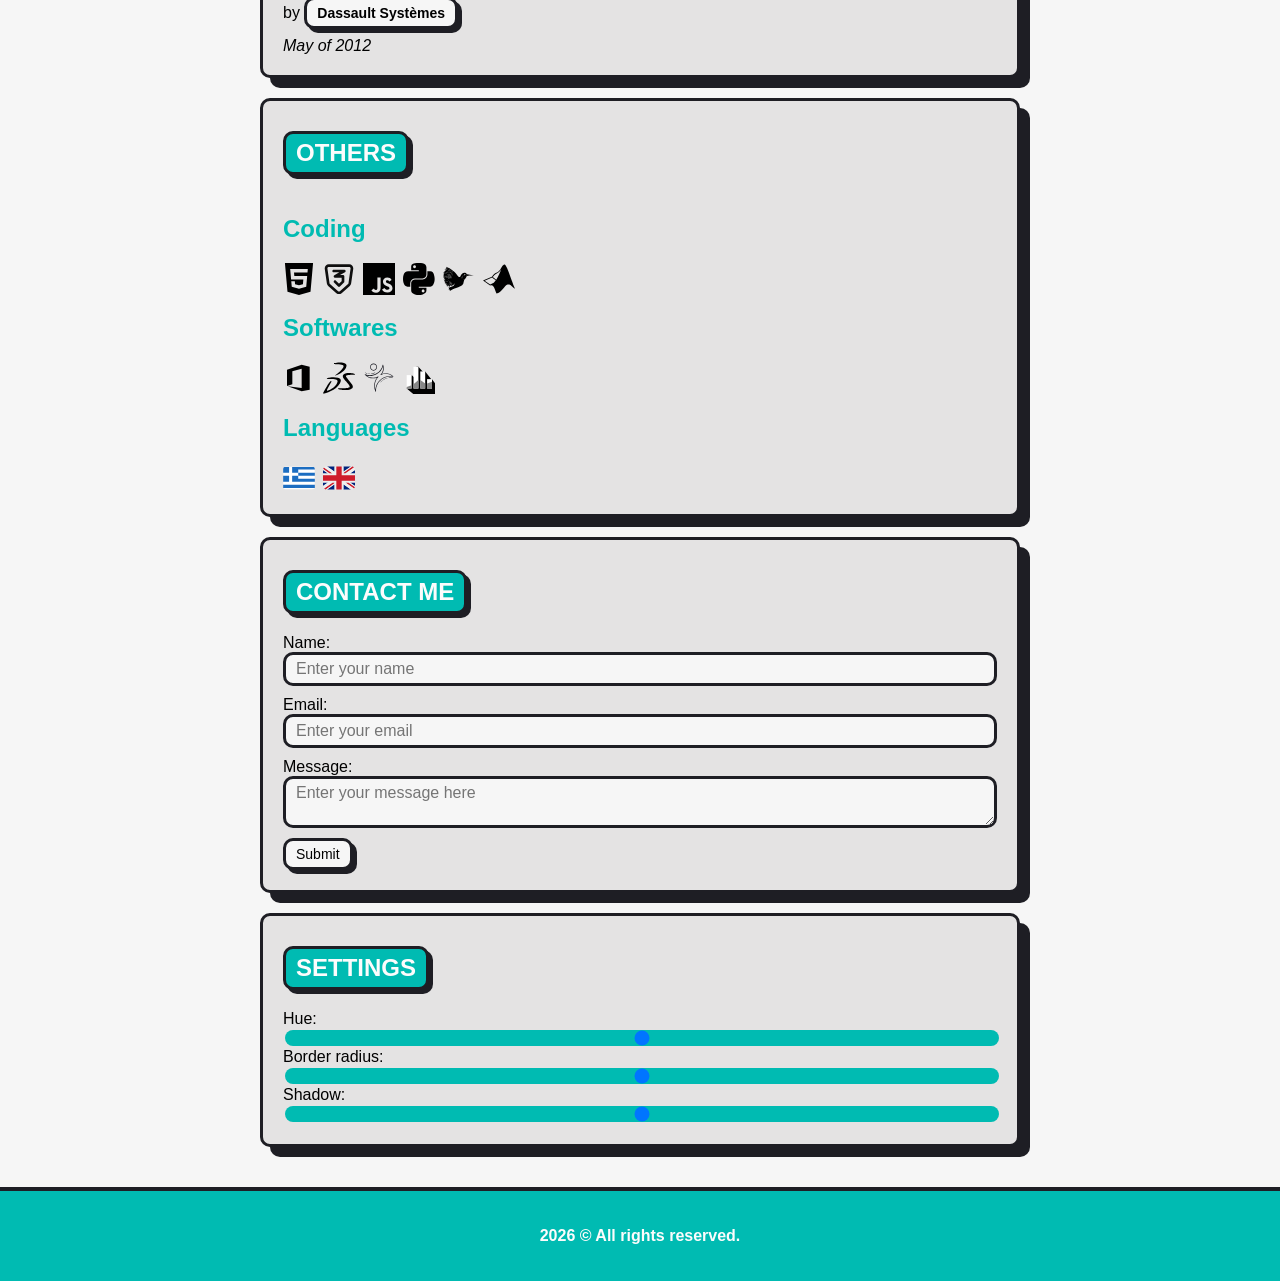
==== commit 25a3721c: "test input range" ====
--- a/index.html
+++ b/index.html
@@ -5,7 +5,7 @@
         <meta name="viewport" content="width=device-width, initial-scale=1.0">
         <title>My portfolio </title>
         <link rel="stylesheet" href="style.css">
-        <link rel="icon" type="image/x-icon" href="/Images/favicon.png">
+        <link rel="icon" type="image/x-icon" href="Images/favicon.png">
     </head>
     <body>
         <header id="header">
@@ -102,6 +102,44 @@
                     <div id="languages"></div>
                 </div>
             </section>
+            <section id="form">
+                <h1 class="section-title">Contact me</h1>
+                
+                <form action="/submit-form" method="POST">
+
+                    <div class="form-group">
+                        <label for="name">Name:</label>
+                        <input type="text" id="name" name="name" required placeholder="Enter your name">
+                    </div>
+                    
+                    <div class="form-group">
+                        <label for="email">Email:</label>
+                        <input type="email" id="email" name="email" required placeholder="Enter your email">
+                    </div>
+                    
+                    <div class="form-group">
+                        <label for="message">Message:</label>
+                        <textarea id="message" name="message" required placeholder="Enter your message here"></textarea>
+                    </div>
+                    
+                    <button type="submit">Submit</button>
+                </form>
+            </section>
+            <section id="settings">
+                <h1 class="section-title">Settings</h1>
+                <div id="settings-container">
+                    <div id="input-settings">
+                        <label> Hue:</label>
+                        <input type="range" id="hue-selector"/>
+                        <label> Border radius:</label>
+                        <input type="range" id="border-radius-selector"/>
+                        <label> Shadow:</label>
+                        <input type="range" id="border-radius-selector"/>
+                    </div>
+
+                </div>
+            </section>
+
 
         </main>
         <footer>
--- a/style.css
+++ b/style.css
@@ -8,11 +8,17 @@
   --secondary-bg: #e4e3e3;
   --primary-text: #000000; 
   --secondary-text:#fcfcfc;
-  --accent: #00bbb2;
+
   --border-color: #1E1E24;
 
   --header-height:40px;
   --scroll-padding:45px;
+  
+  /* Settings */
+  --accent: #00bbb2;
+  --border-rad:10px;
+  --border-thick:3px;
+  --shadow-thic:4px;
 }
 
 /* Navigation buttons scrolling behavior */
@@ -29,8 +35,8 @@
   margin: 0;
   padding: 0;
   padding-top: calc(1em + 40px + 4px); 
-  
-}
+}
+
 
 /* ------------------------------ */
 /* ----------HEADER PART--------- */
@@ -47,12 +53,12 @@
 
   /* color */
   background: var(--accent);
-  border: 2px solid var(--border-color);
+  border: var(--border-thick) solid var(--border-color);
 
   /* shape */
   height:var(--header-height);
   padding: 5px;
-  border-radius:10px;
+  border-radius:var(--border-rad);
 
   /* others */
   text-align: center;
@@ -70,15 +76,15 @@
 .menu a {
   /* color */
   color: var(--primary-text);
-  border: 3px solid var(--border-color);
+  border: var(--border-thick) solid var(--border-color);
   background: var(--secondary-bg);
   
   /* shape */
   box-sizing: border-box;
   height:2rem;
   width:9rem;
-  border-radius:10px;
-  box-shadow: 4px 4px 0 var(--border-color);
+  border-radius:var(--border-rad);
+  box-shadow: var(--shadow-thic) var(--shadow-thic) 0 var(--border-color);
   padding: 6px 5px 6px 5px; 
 
   /* other */
@@ -97,20 +103,20 @@
   /* color */
   color: var(--primary-text);
   background: var(--secondary-bg);
-  border: 3px solid var(--border-color);
+  border: var(--border-thick) solid var(--border-color);
 
   /* shape */
   box-sizing: border-box;
   height:2rem;
   width:9rem;
-  border-radius:10px;
+  border-radius:var(--border-rad);
   padding: 6px 5px 6px 5px;
   font-family: inherit;
   font-size: inherit;
   
 
   /* other */
-  box-shadow: 4px 4px 0 var(--border-color);
+  box-shadow: var(--shadow-thic) var(--shadow-thic) 0 var(--border-color);
   cursor: pointer;
   transition: all 0.1s ease-in-out;
 }
@@ -185,10 +191,10 @@
   /* shape */
   padding: 20px;
   padding-top: 10px;
-  border: 3px solid var(--border-color);
-  box-shadow: 10px 10px 0px var(--border-color);
+  border: var(--border-thick) solid var(--border-color);
+  box-shadow: calc(var(--shadow-thic)*10/4) calc(var(--shadow-thic)*10/4) 0px var(--border-color);
   margin-bottom: 20px;
-  border-radius:10px;
+  border-radius:var(--border-rad);
 }
 
 .section-title {
@@ -198,9 +204,9 @@
 
   /* shape */
   padding: 5px 10px;
-  border: 3px solid var(--border-color);
-  box-shadow: 4px 4px 0px var(--border-color);
-  border-radius: 10px;
+  border: var(--border-thick) solid var(--border-color);
+  box-shadow: var(--shadow-thic) var(--shadow-thic) 0px var(--border-color);
+  border-radius: var(--border-rad);
 
   /* other */
   font-size: 24px;
@@ -210,7 +216,7 @@
 }
 
 hr {
-  border: 2px solid var(--border-color);
+  border: calc(var(--border-thick)*2/3) solid var(--border-color);
   margin-top:20px;
 } 
 
@@ -235,12 +241,12 @@
 }
 
 .title-tags {
-  border-radius:5px;
+  border-radius:var(--border-rad);
   padding: 4px 4px;
   margin: 5px;
   font-weight: bold;
   background: var(--primary-bg);
-  border: 3px solid var(--border-color);
+  border: var(--border-thick) solid var(--border-color);
   cursor: pointer;
   transition: all 0.1s;
   
@@ -254,7 +260,7 @@
 .title-tags[data-active="on"] {
   background: var(--accent);
   color: var(--secondary-text);
-  box-shadow: 4px 4px 0 var(--border-color);
+  box-shadow: var(--shadow-thic) var(--shadow-thic) 0 var(--border-color);
 }
 
 .title-tags[data-active="off"] {
@@ -292,9 +298,9 @@
 
   /* shape */
   padding: 5px 10px;
-  border: 3px solid var(--border-color);
-  box-shadow: 4px 4px 0px var(--border-color);
-  border-radius: 10px;
+  border: var(--border-thick) solid var(--border-color);
+  box-shadow: var(--shadow-thic) var(--shadow-thic) 0px var(--border-color);
+  border-radius: var(--border-rad);
 
   display: inline-block;
   font-size: 14px;
@@ -335,9 +341,9 @@
 
   /* shape */
   padding: 5px 10px;
-  border: 3px solid var(--border-color);
-  box-shadow: 4px 4px 0px var(--border-color);
-  border-radius: 10px;
+  border: var(--border-thick) solid var(--border-color);
+  box-shadow: var(--shadow-thic) var(--shadow-thic) 0px var(--border-color);
+  border-radius: var(--border-rad);
 
   display: inline-block;
   margin-top: -10px;
@@ -364,7 +370,7 @@
   /* shape */
   padding: 10px;
   line-height: 1.4;
-  border-radius: 10px;
+  border-radius: var(--border-rad);
   font-size: 16px;
 
   /* position */
@@ -374,8 +380,8 @@
   /* color */
 
   background: var(--primary-bg);
-  border: 2px solid var(--border-color);
-  box-shadow: 2px 2px 0px var(--border-color);
+  border: calc(var(--border-thick)*2/3) solid var(--border-color);
+  box-shadow: calc(var(--shadow-thic)/2) calc(var(--shadow-thic)/2) 0px var(--border-color);
 }
 
 /* ------------------------------ */
@@ -405,7 +411,7 @@
   /* shape */
   padding: 10px;
   line-height: 1.4;
-  border-radius: 10px;
+  border-radius: var(--border-rad);
   font-size: 16px;
 
   /* position */
@@ -415,8 +421,8 @@
   /* color */
 
   background: var(--primary-bg);
-  border: 2px solid var(--border-color);
-  box-shadow: 2px 2px 0px var(--border-color);
+  border: calc(var(--border-thick)*2/3) solid var(--border-color);
+  box-shadow: calc(var(--shadow-thic)/2) calc(var(--shadow-thic)/2) 0px var(--border-color);
 }  
 
 /* ------------------------------ */
@@ -426,6 +432,7 @@
 #publications-container{
   display:flex;
   overflow: auto; 
+  /* margin-left:-4px; */
 
 
   scrollbar-width: auto;
@@ -440,12 +447,12 @@
   
     /* shape */
     padding: 5px 10px;
-    border: 3px solid var(--border-color);
-    box-shadow: 4px 4px 0px var(--border-color);
-    border-radius: 10px;
+    border: var(--border-thick) solid var(--border-color);
+    box-shadow: var(--shadow-thic) var(--shadow-thic) 0px var(--border-color);
+    border-radius: var(--border-rad);
   
     /* other */
-    margin:0.67em 0 0.67em 0;
+    margin:0.67em 0 0.67em 4px;
     font-size: 24px;
     font-weight: bold;
     text-transform: uppercase;
@@ -461,15 +468,15 @@
 
 .pub-tab{
   /* shape */
-  border-radius:5px;
+  border-radius:var(--border-rad);
   min-width:350px;
   width:350px;
   min-height:250px;
-  box-shadow: 3px 3px 0px var(--border-color);
+  box-shadow: var(--shadow-thic) var(--shadow-thic) 0px var(--border-color);
 
   /* color */
   background-color:var(--primary-bg);
-  border:3px solid var(--border-color);
+  border: var(--border-thick) solid var(--border-color);
 
   /* other */
   display: flex;
@@ -530,9 +537,9 @@
   padding:4px;
   font-size:12px;
   background:var(--primary-bg);
-  border-radius:5px;
-  border:1px solid var(--border-color);
-  box-shadow:3px 3px 0px var(--border-color);
+  border-radius:calc(var(--border-rad)/2);
+  border: calc(var(--border-thick)/3) solid var(--border-color);
+  box-shadow:var(--shadow-thic) var(--shadow-thic) 0px var(--border-color);
 }
 
 /* hides abstract element from publications */
@@ -558,9 +565,9 @@
   grid-template-rows: auto auto auto 1fr;
   min-width: 200px;
   width:300px;
-  border:3px solid var(--border-color);
-  border-radius:10px;
-  box-shadow:4px 4px 0px var(--border-color);
+  border: var(--border-thick) solid var(--border-color);
+  border-radius: var(--border-rad);
+  box-shadow: var(--shadow-thic) var(--shadow-thic) 0px var(--border-color);
   background-color: var(--primary-bg);
   display:grid;
 }
@@ -597,9 +604,9 @@
 
   /* shape */
   padding: 5px 10px;
-  border: 3px solid var(--border-color);
-  box-shadow: 4px 4px 0px var(--border-color);
-  border-radius: 10px;
+  border: var(--border-thick) solid var(--border-color);
+  box-shadow: var(--shadow-thic) var(--shadow-thic) 0px var(--border-color);
+  border-radius: var(--border-rad);
   height:1rem;
 
   text-align: center;
@@ -625,7 +632,7 @@
   /* shape */
   padding:0 2px;
   border-bottom: 3px solid var(--border-color);
-  border-radius: 4px;
+  border-radius: calc(var(--border-rad)/2);
   background: var(--secondary-bg);
   height:1rem;
   transition: all 0.1s;
@@ -664,9 +671,9 @@
 
   /* shape */
   padding: 5px 10px;
-  border: 3px solid var(--border-color);
-  box-shadow: 4px 4px 0px var(--border-color);
-  border-radius: 10px;
+  border: var(--border-thick) solid var(--border-color);
+  box-shadow: var(--shadow-thic) var(--shadow-thic) 0px var(--border-color);
+  border-radius: var(--border-rad);
 
   display: inline-block;
   margin-top: -10px;
@@ -695,6 +702,117 @@
 #others h2{
   color:var(--accent)
 }
+
+/* ------------------------------ */
+/* ---------FORM SECTION--------- */
+/* ------------------------------ */
+
+#form div{
+  display:grid;
+  
+}
+
+#form input,textarea{
+  font: inherit;
+  padding: 5px 10px;
+  border: var(--border-thick) solid var(--border-color);
+  border-radius: var(--border-rad);
+  width:auto;
+  background-color: var(--primary-bg);
+  min-width:200px;
+  margin-bottom:10px;
+}
+
+#form button{
+    /* color */
+    color: var(--primary-text);
+  
+    /* shape */
+    padding: 5px 10px;
+    border: var(--border-thick) solid var(--border-color);
+    box-shadow: var(--shadow-thic) var(--shadow-thic) 0px var(--border-color);
+    border-radius: var(--border-rad);
+  
+    display: inline-block;
+    font-size: 14px;
+    background: var(--primary-bg);
+    transition: all 0.1s;
+}
+  
+#form button:hover {
+    transform: translate(4px, 4px);
+    box-shadow: 0px 0px 0 var(--border-color);
+
+}
+
+/* ------------------------------ */
+/* -------SETTINGS SECTION------- */
+/* ------------------------------ */
+
+
+#input-settings{
+  display:grid;
+  width:auto;
+}
+
+
+/* Style the range input to use --accent color */
+input[type="range"] {
+  min-width: 200px;
+  width: 100%;
+  -webkit-appearance: none;
+  background:var(--accent);
+  border-radius: var(--border-rad);
+    
+}
+
+/* Webkit browsers (Chrome, Safari) */
+/* input[type="range"]::-webkit-slider-thumb {
+    -webkit-appearance: none;
+    width: 20px;
+    height: 20px;
+    border-radius: 50%;
+    background: var(--accent);
+    cursor: pointer;
+    border: 2px solid white;
+    box-shadow: 0 2px 4px rgba(0,0,0,0.2);
+} */
+
+Mozilla Firefox 
+input[type="range"]::-moz-range-thumb {
+    background: var(--accent);
+    cursor: pointer;
+    border:var(--border-thick) soldi var(--border-color);
+    box-shadow: calc(var(--shadow-thic)/2) calc(var(--shadow-thic)/2) 0px var(--border-color);
+}
+
+/* Microsoft Edge
+input[type="range"]::-ms-thumb {
+    width: 20px;
+    height: 20px;
+    border-radius: 50%;
+    background: var(--accent);
+    cursor: pointer;
+    border: 2px solid white;
+    box-shadow: 0 2px 4px rgba(0,0,0,0.2);
+} */
+
+/* Optional: Style the track to also use the accent color
+input[type="range"]::-webkit-slider-runnable-track {
+    height: 8px;
+    background: linear-gradient(to right, var(--accent) 0%, var(--accent) var(--value-percent), #ddd var(--value-percent), #ddd 100%);
+    border-radius: 4px;
+} */
+
+/* input[type="range"]::-moz-range-track {
+    height: 8px;
+    background: linear-gradient(to right, var(--accent) 0%, var(--accent) var(--value-percent), #ddd var(--value-percent), #ddd 100%);
+    border-radius: 4px;
+} */
+
+
+
+
 
 /* ------------------------------ */
 /* --------FOOTER SECTION-------- */
@@ -800,9 +918,9 @@
 
   .proj-tab {
     min-width: 400px;
-    width:600px;
-  }
-}
-
-
-
+    width:768px;
+  }
+}
+
+
+
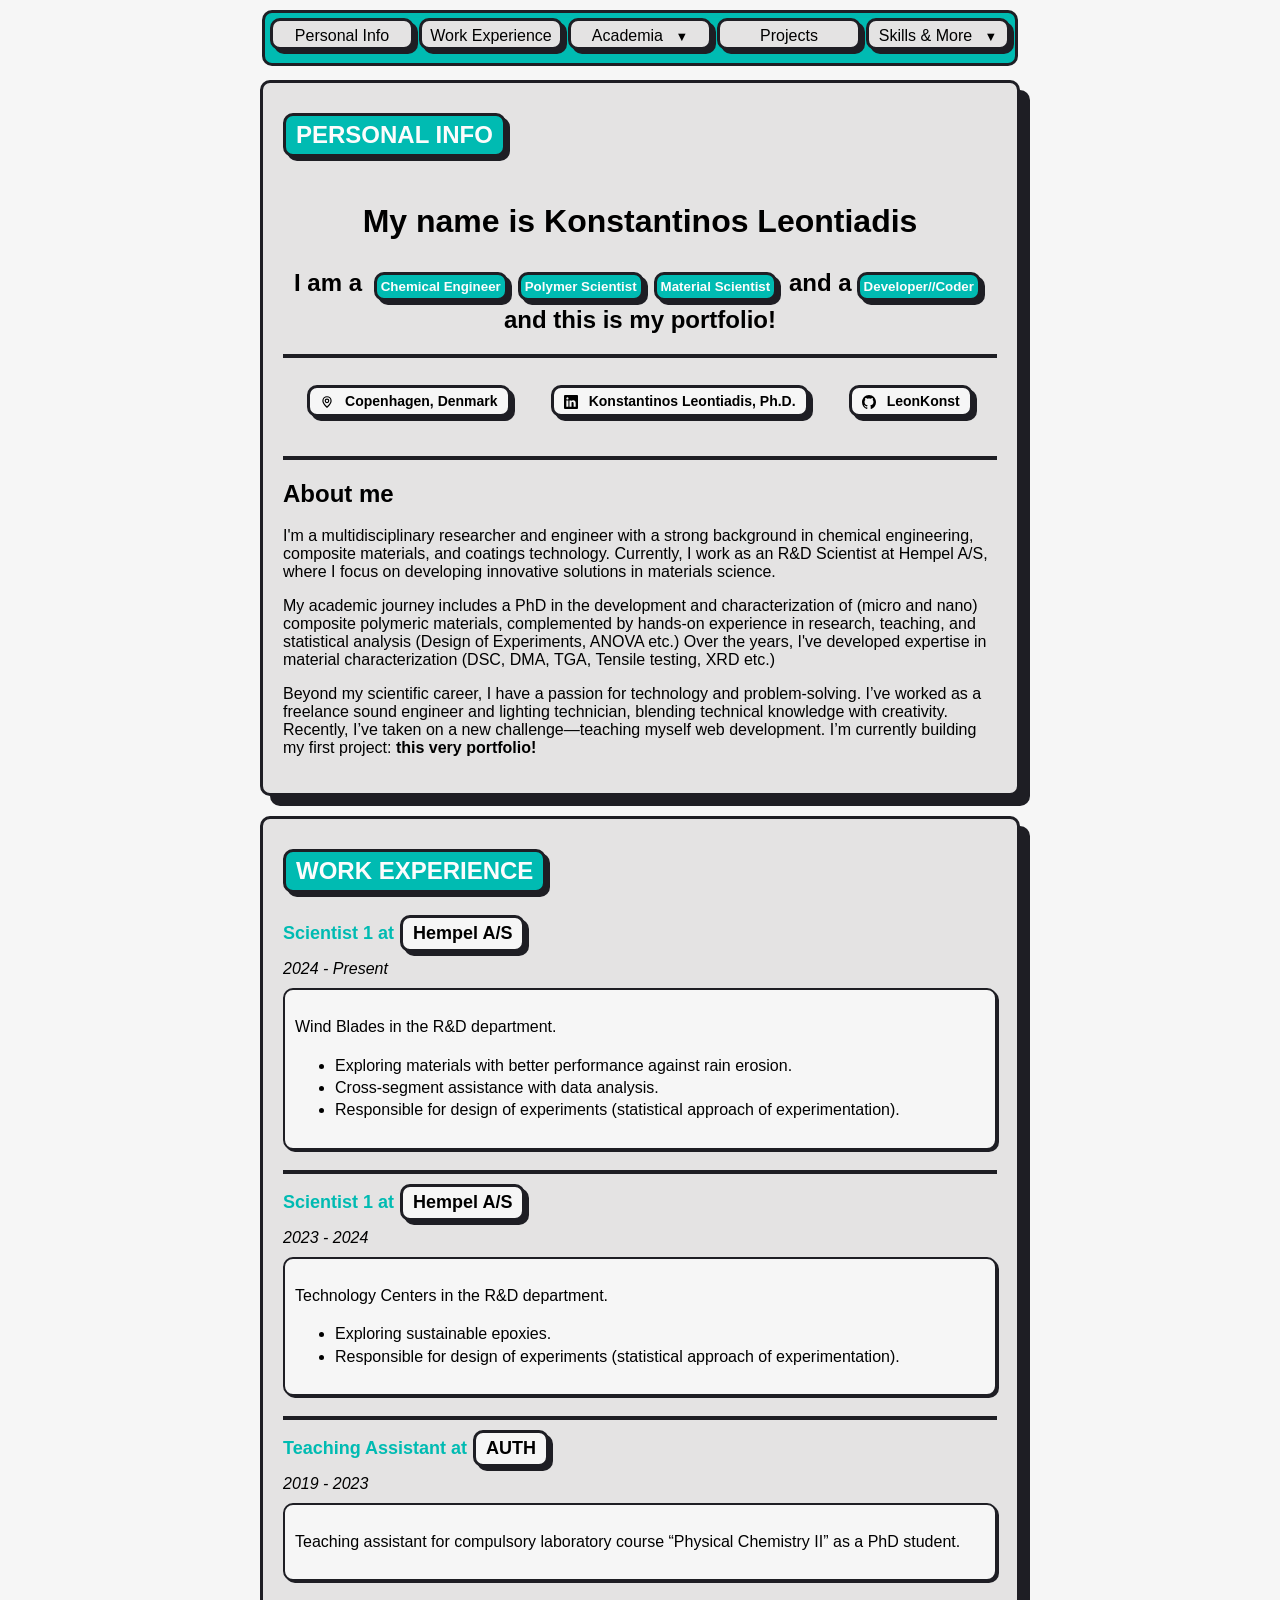
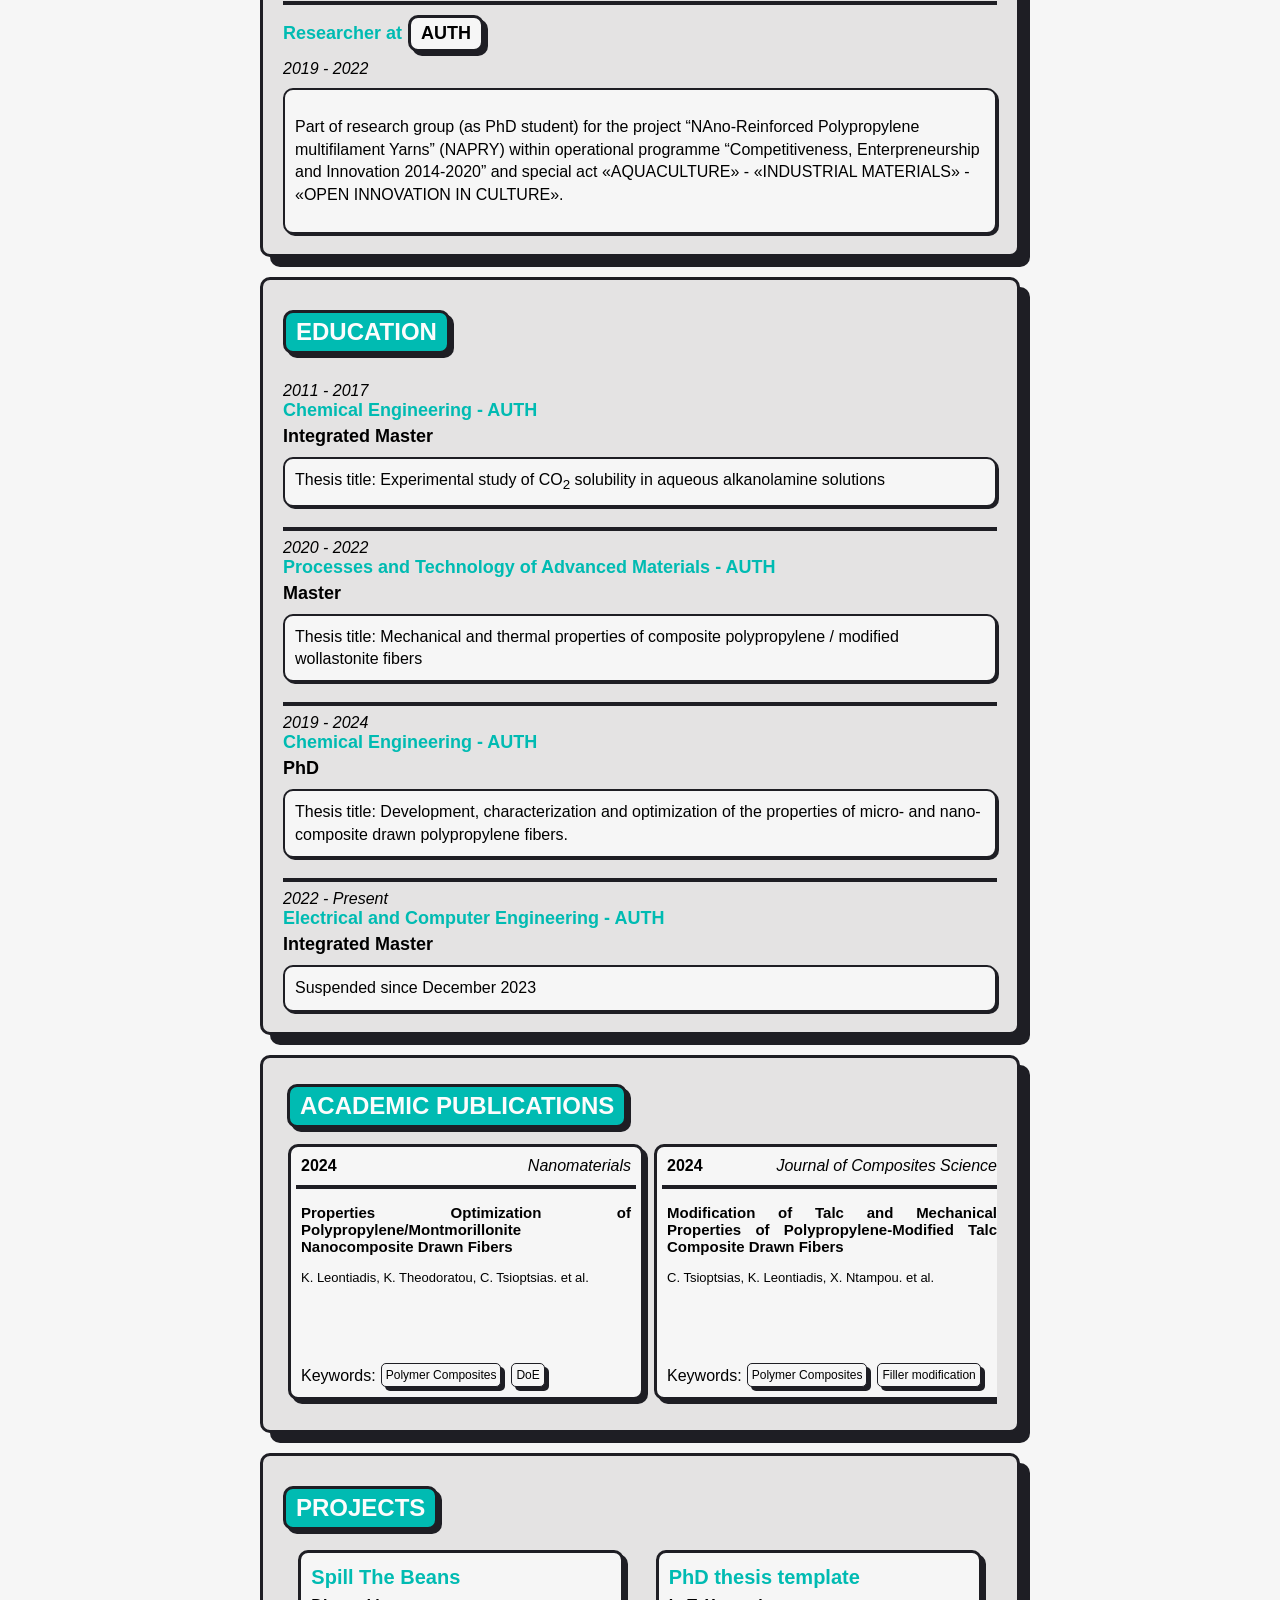
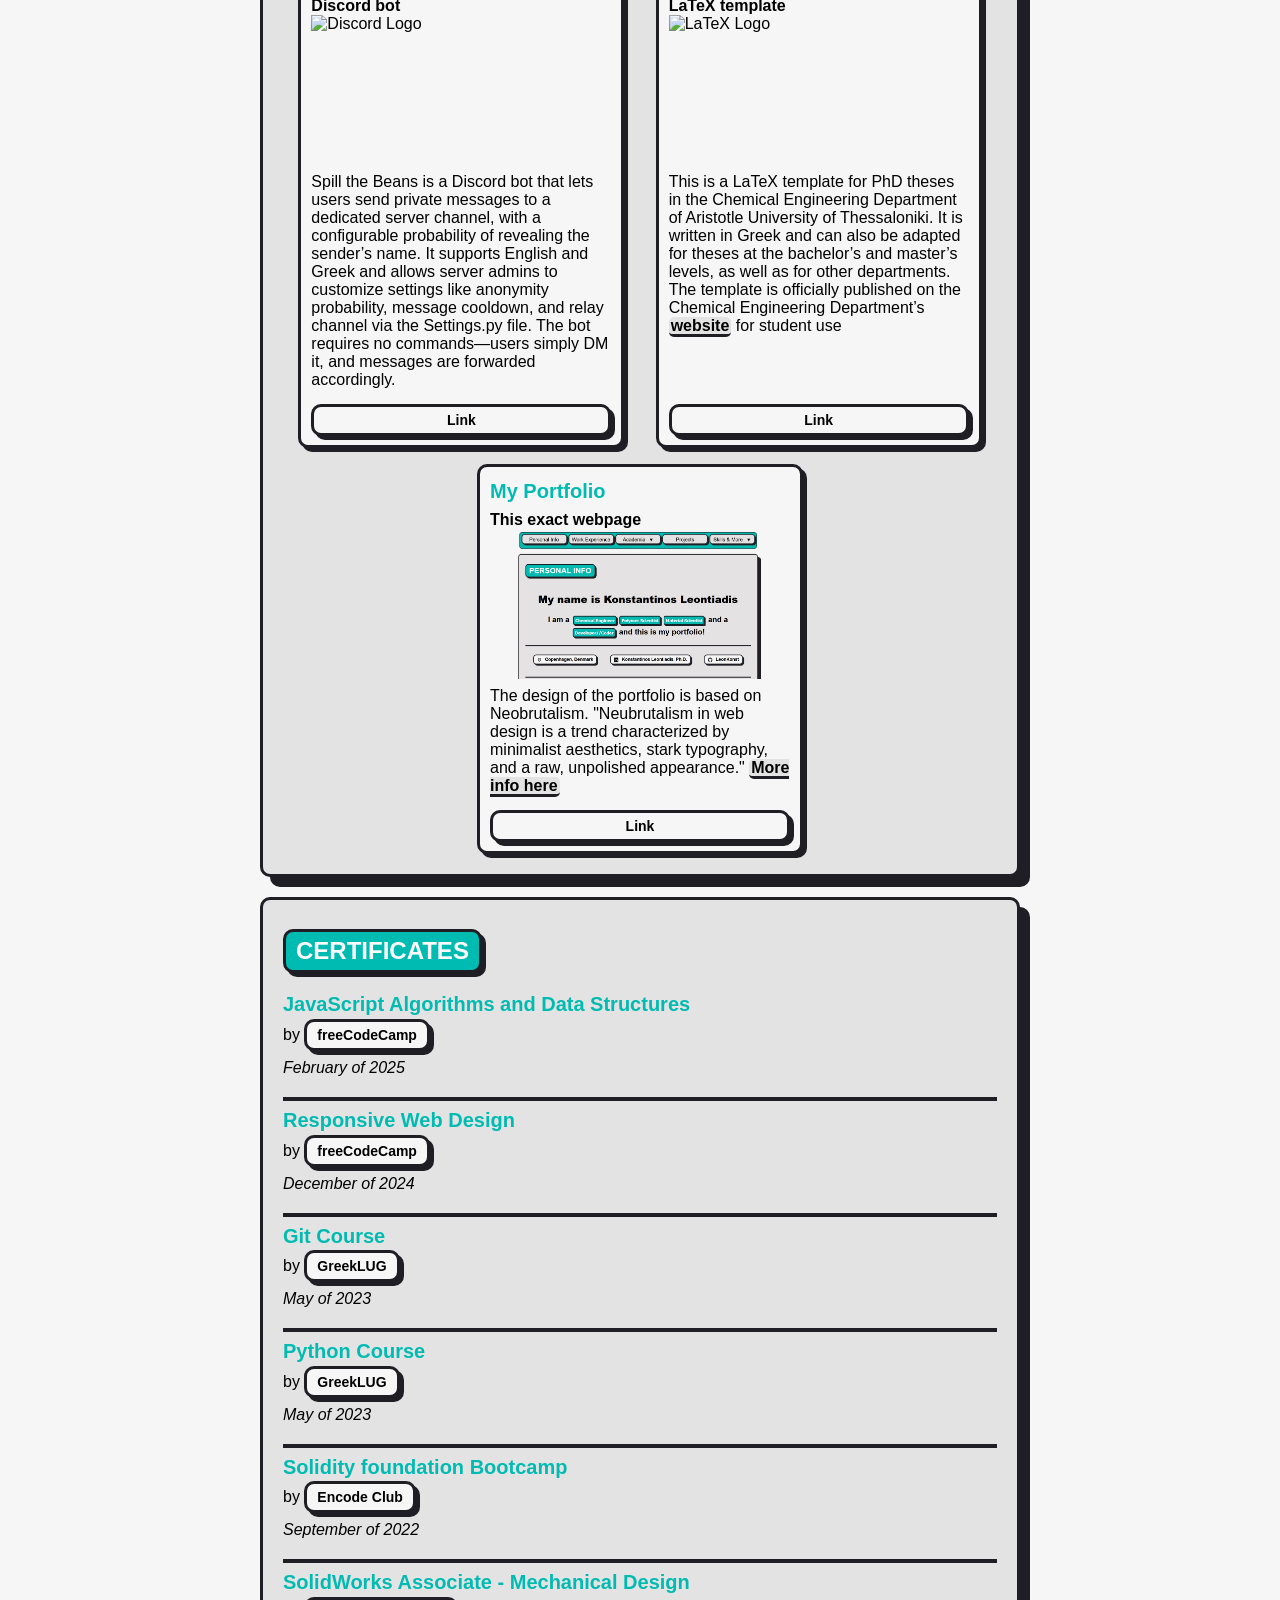
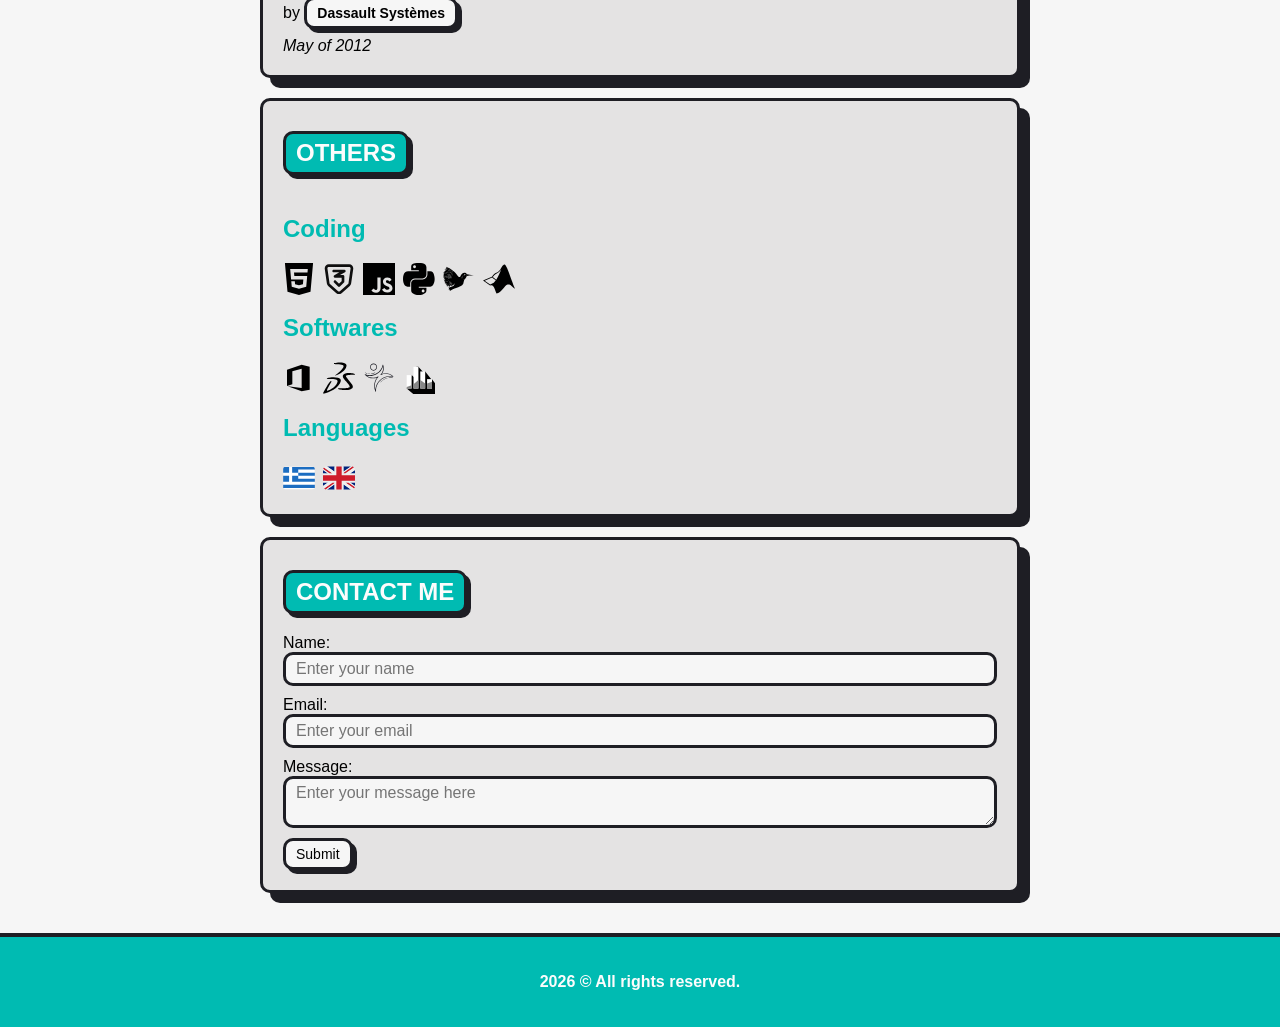
==== commit 969b62c6: "Added form" ====
--- a/index.html
+++ b/index.html
@@ -125,21 +125,6 @@
                     <button type="submit">Submit</button>
                 </form>
             </section>
-            <section id="settings">
-                <h1 class="section-title">Settings</h1>
-                <div id="settings-container">
-                    <div id="input-settings">
-                        <label> Hue:</label>
-                        <input type="range" id="hue-selector"/>
-                        <label> Border radius:</label>
-                        <input type="range" id="border-radius-selector"/>
-                        <label> Shadow:</label>
-                        <input type="range" id="border-radius-selector"/>
-                    </div>
-
-                </div>
-            </section>
-
 
         </main>
         <footer>
--- a/style.css
+++ b/style.css
@@ -745,74 +745,6 @@
 
 }
 
-/* ------------------------------ */
-/* -------SETTINGS SECTION------- */
-/* ------------------------------ */
-
-
-#input-settings{
-  display:grid;
-  width:auto;
-}
-
-
-/* Style the range input to use --accent color */
-input[type="range"] {
-  min-width: 200px;
-  width: 100%;
-  -webkit-appearance: none;
-  background:var(--accent);
-  border-radius: var(--border-rad);
-    
-}
-
-/* Webkit browsers (Chrome, Safari) */
-/* input[type="range"]::-webkit-slider-thumb {
-    -webkit-appearance: none;
-    width: 20px;
-    height: 20px;
-    border-radius: 50%;
-    background: var(--accent);
-    cursor: pointer;
-    border: 2px solid white;
-    box-shadow: 0 2px 4px rgba(0,0,0,0.2);
-} */
-
-Mozilla Firefox 
-input[type="range"]::-moz-range-thumb {
-    background: var(--accent);
-    cursor: pointer;
-    border:var(--border-thick) soldi var(--border-color);
-    box-shadow: calc(var(--shadow-thic)/2) calc(var(--shadow-thic)/2) 0px var(--border-color);
-}
-
-/* Microsoft Edge
-input[type="range"]::-ms-thumb {
-    width: 20px;
-    height: 20px;
-    border-radius: 50%;
-    background: var(--accent);
-    cursor: pointer;
-    border: 2px solid white;
-    box-shadow: 0 2px 4px rgba(0,0,0,0.2);
-} */
-
-/* Optional: Style the track to also use the accent color
-input[type="range"]::-webkit-slider-runnable-track {
-    height: 8px;
-    background: linear-gradient(to right, var(--accent) 0%, var(--accent) var(--value-percent), #ddd var(--value-percent), #ddd 100%);
-    border-radius: 4px;
-} */
-
-/* input[type="range"]::-moz-range-track {
-    height: 8px;
-    background: linear-gradient(to right, var(--accent) 0%, var(--accent) var(--value-percent), #ddd var(--value-percent), #ddd 100%);
-    border-radius: 4px;
-} */
-
-
-
-
 
 /* ------------------------------ */
 /* --------FOOTER SECTION-------- */
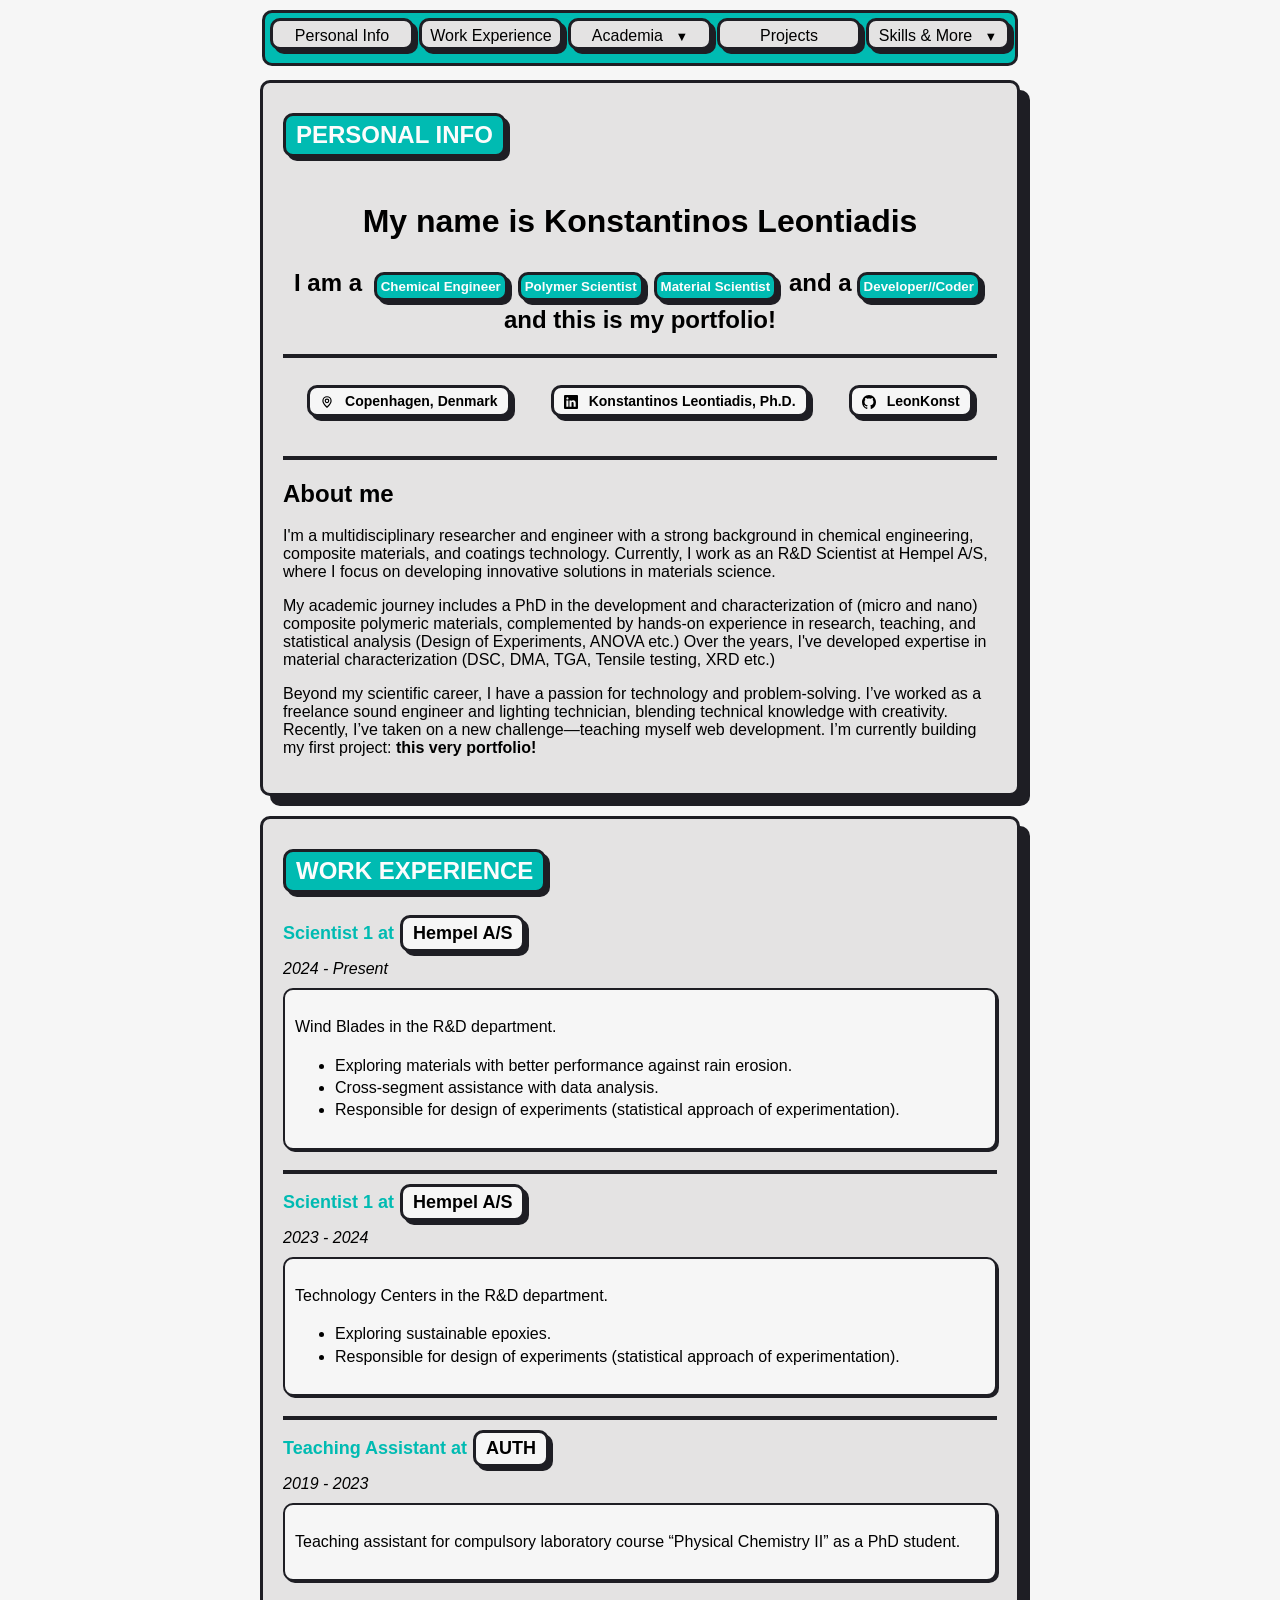
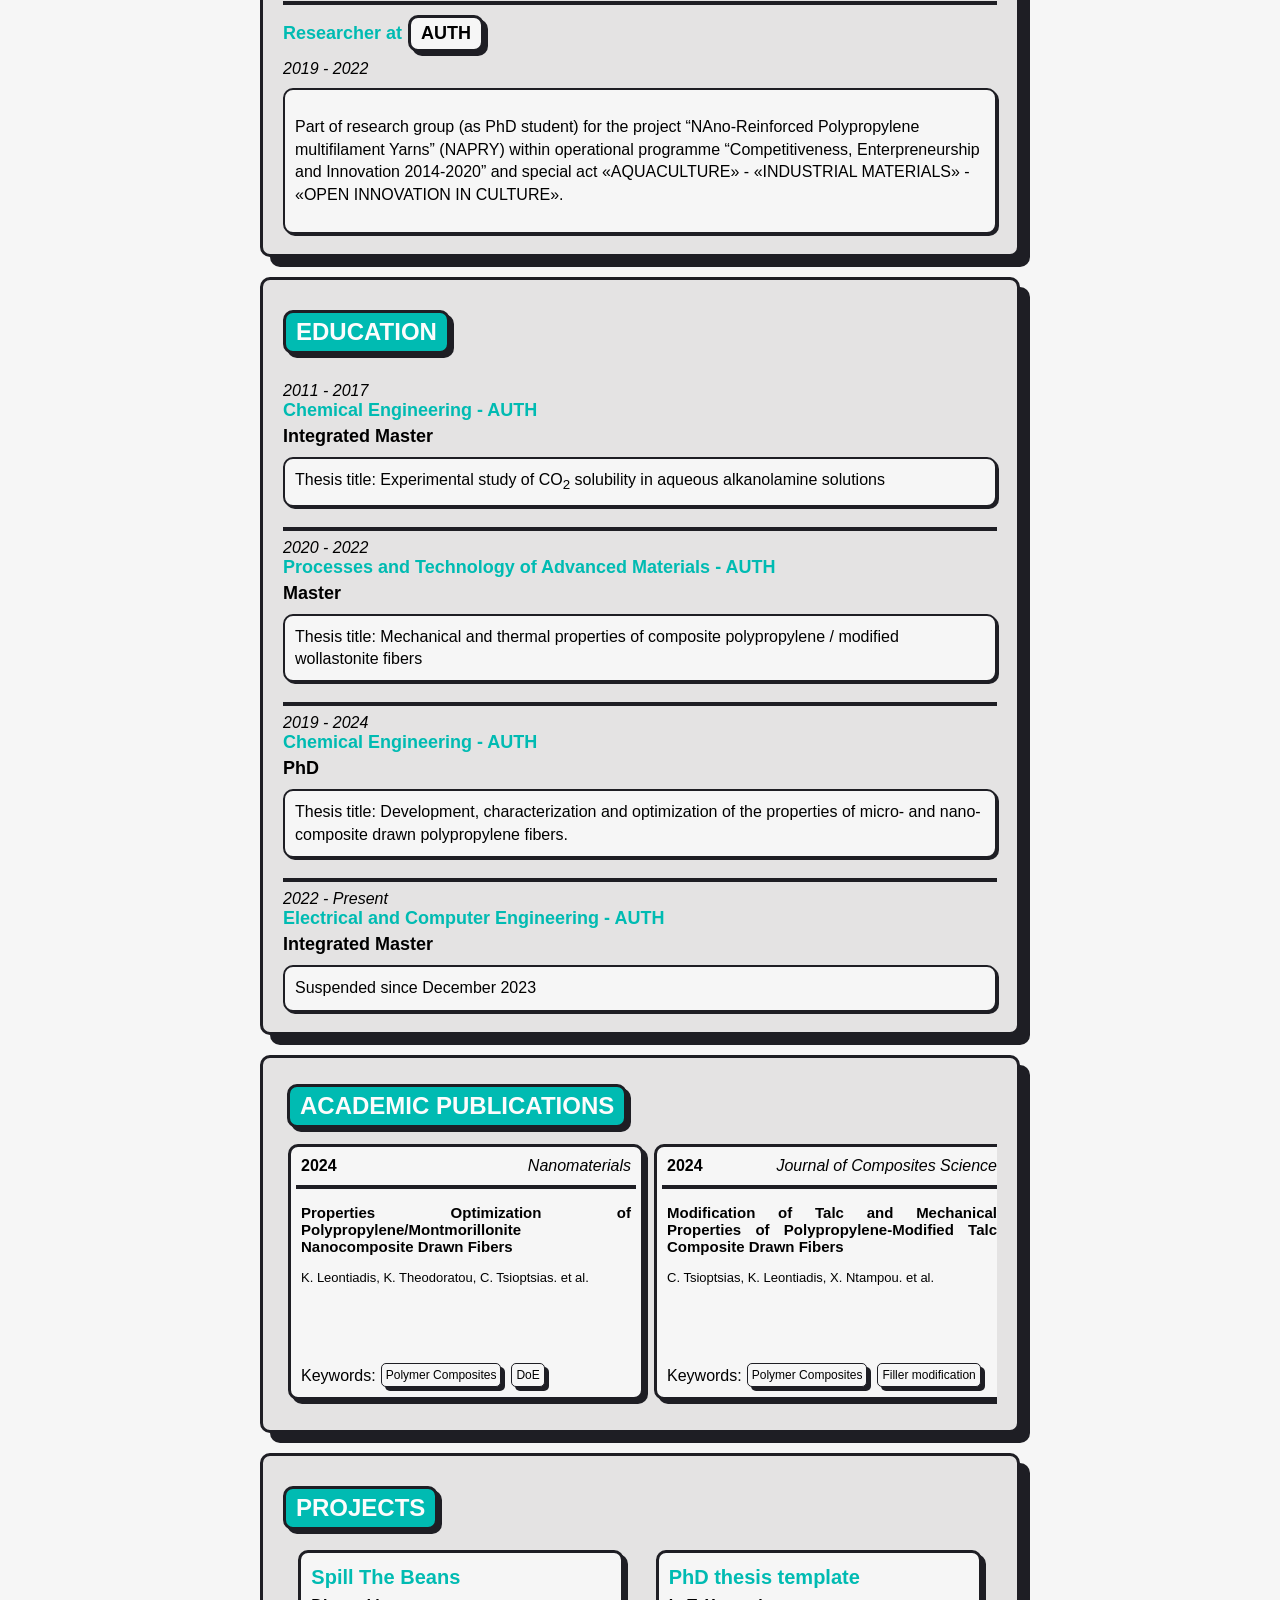
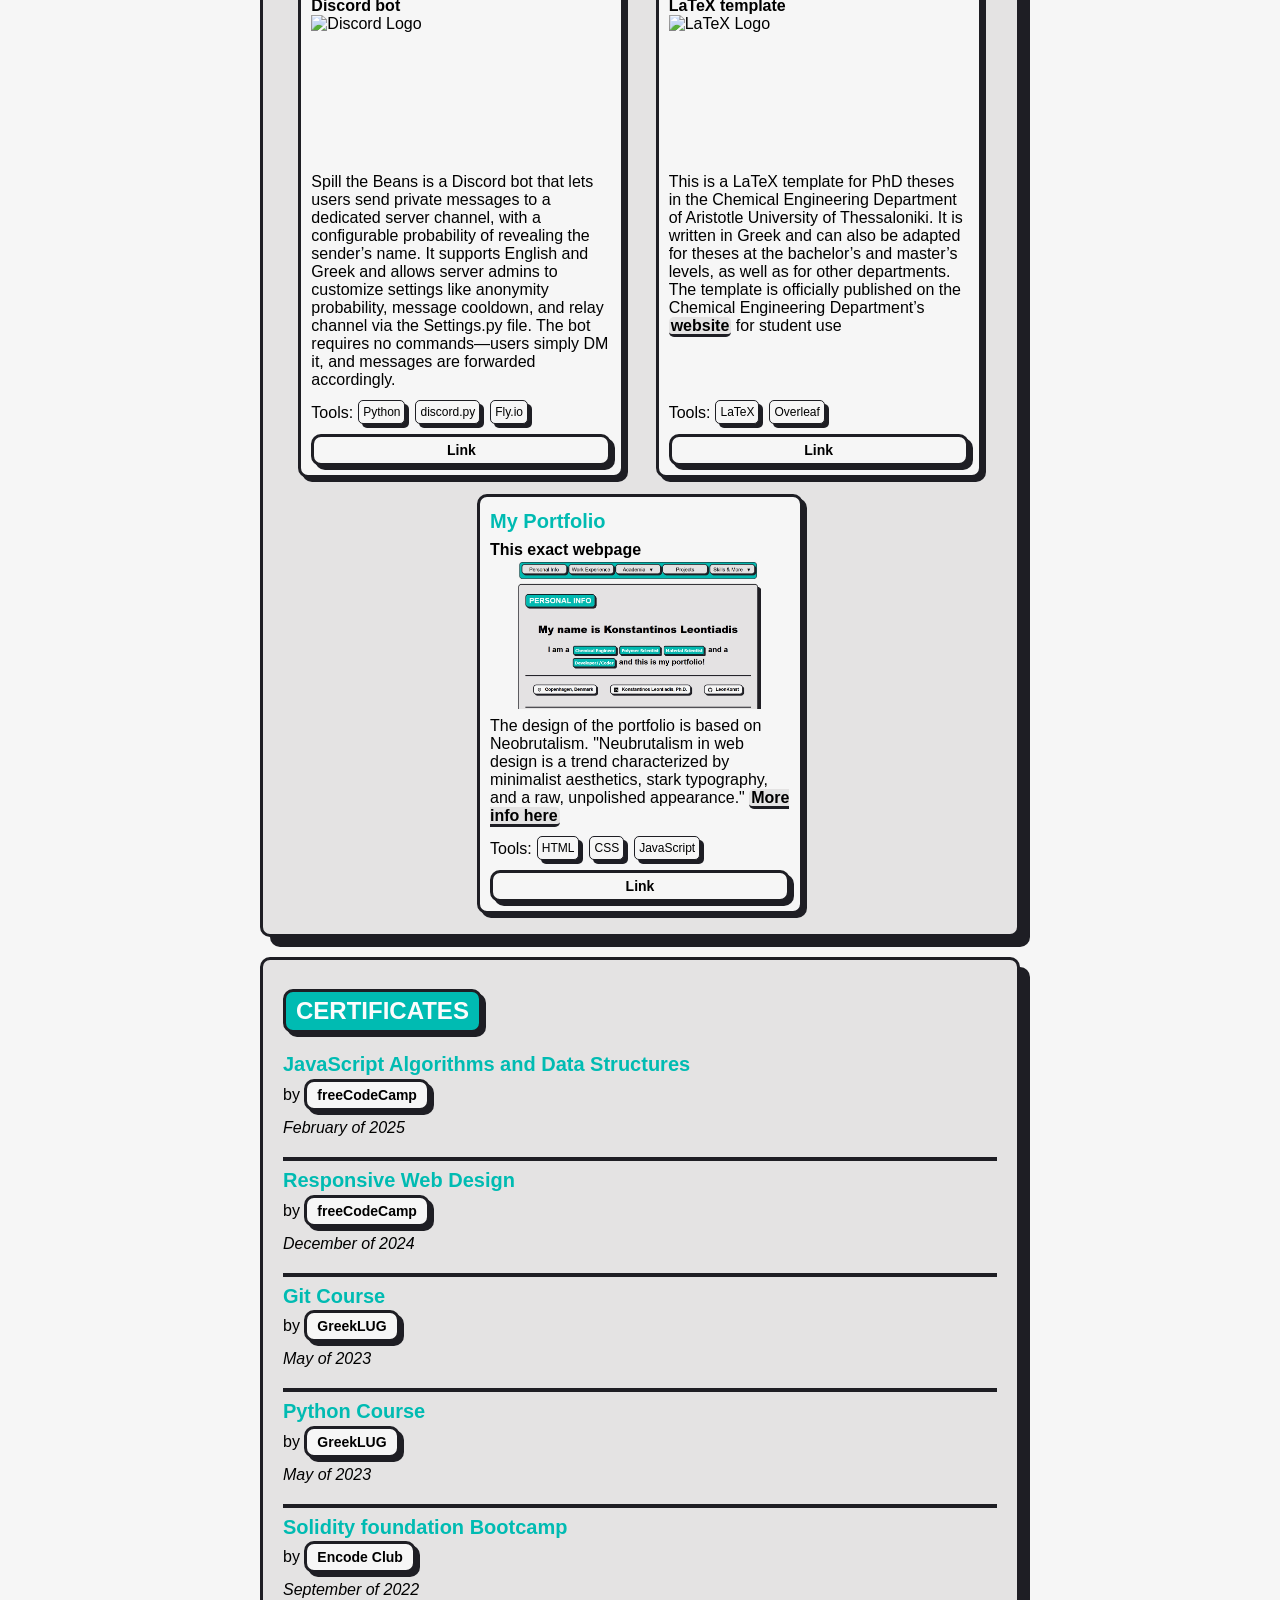
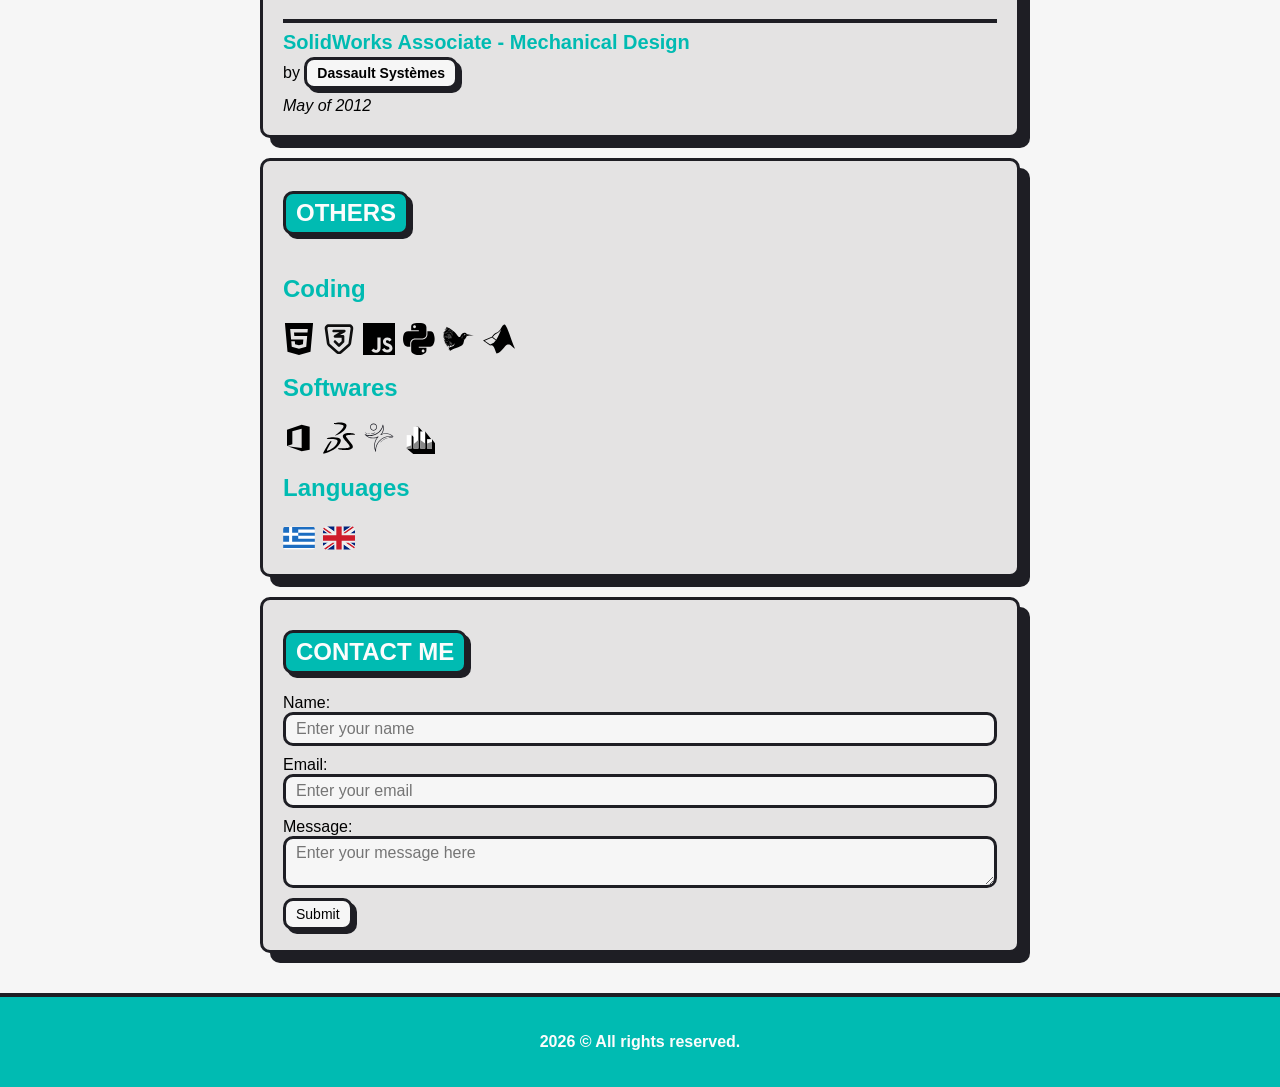
==== commit 327a3a94: "Initial commit" ====
--- a/index.html
+++ b/index.html
@@ -1,135 +1,137 @@
-<!DOCTYPE html>
-<html lang="en">
-    <head>
-        <meta charset="UTF-8">
-        <meta name="viewport" content="width=device-width, initial-scale=1.0">
-        <title>My portfolio </title>
-        <link rel="stylesheet" href="style.css">
-        <link rel="icon" type="image/x-icon" href="Images/favicon.png">
-    </head>
-    <body>
-        <header id="header">
-            <nav class="menu">
-                <a href="#personal-info">Personal Info</a>
-                <a href="#work-experience-section">Work Experience</a>
-                <div class="dropdown">
-                    <button class="dropdown-btn" tabindex="0" aria-haspopup="true" aria-expanded="false">Academia <span class="dropdown arrow">▼</span></button>
-                    <div class="dropdown-content">
-                        <a href="#education-section">Education</a>
-                        <a href="#publications">Publications</a>
-                    </div>
-                </div>
-                <a href="#projects">Projects</a>
-                <div class="dropdown">
-                    <button class="dropdown-btn" tabindex="0" aria-haspopup="true" aria-expanded="false">Skills & More <span class="dropdown arrow">▼</span></button>
-                    <div class="dropdown-content">
-                        <a href="#certificates-section">Certificates</a>
-                        <a href="#others-section">Others</a>
-                    </div>
-                </div>
-                <div class="phone-dropdown">
-                    <button class="phone-dropdown-btn" tabindex="0" aria-haspopup="true" aria-expanded="false">Navigation<span class="dropdown arrow">▼</span></button>
-                    <div class="dropdown-content">
-                        <a href="#personal-info">Personal Info</a>
-                        <a href="#work-experience-section">Work Experience</a>
-                        <a href="#education-section">Education</a>
-                        <a href="#publications">Publications</a>
-                        <a href="#projects">Projects</a>
-                        <a href="#certificates-section">Certificates</a>
-                        <a href="#others-section">Others</a>
-                    </div>
-                </div>
-            </nav>
-        </header>
-        <main>
-            <section id="personal-info">
-                <h1 class="section-title">Personal Info</h1>
-
-            <!-- Main information that will be pinned -->
-                <div class="personal-info" id="MainInfo">
-                    <h1 class="CategoryTitle" id="name">
-                    </h1>
-                    <h2 id="titles">
-                    </h2>
-                    <hr>
-                    <div id="links">
-                        <h3 id="location">
-                        </h3>
-                        <h3 id="linkedin">                           
-                        </h3>
-                        <h3 id="github">                           
-                        </h3>
-                    </div>
-                    <hr>
-                </div>
-                
-                <p id="aboutme">
-                </p>
-
-            </section>
-
-            <section id="work-experience-section">
-                <h1 class="section-title">Work Experience</h1>
-                <div id="work-experience"></div>
-            </section>
-
-            <section id="education-section">
-                <h1 class="section-title">Education</h1>
-                <div id="education"></div>
-            </section>
-
-            <section id="publications" class="carousel-container">
-                <!-- <h1 class="section-title">Academic Publications</h1> -->
-                <a href="https://scholar.google.com/citations?user=XiSjWo0AAAAJ" class="section-title" id="publication-title">Academic Publications</a>
-                <div id="publications-container"></div>
-            </section>
-
-            <section id="projects">
-                <h1 class="section-title">Projects</h1>
-                <div id="projects-container"></div>
-            </section>
-
-            <section id="certificates-section">
-                <h1 class="section-title">Certificates</h1>
-                <div id="certificates"></div>
-            </section>
-
-            <section id="others-section">
-                <h1 class="section-title">Others</h1>
-                <div id="others">
-                    <div id="coding"></div>
-                    <div id="software"></div>
-                    <div id="languages"></div>
-                </div>
-            </section>
-            <section id="form">
-                <h1 class="section-title">Contact me</h1>
-                
-                <form action="/submit-form" method="POST">
-
-                    <div class="form-group">
-                        <label for="name">Name:</label>
-                        <input type="text" id="name" name="name" required placeholder="Enter your name">
-                    </div>
-                    
-                    <div class="form-group">
-                        <label for="email">Email:</label>
-                        <input type="email" id="email" name="email" required placeholder="Enter your email">
-                    </div>
-                    
-                    <div class="form-group">
-                        <label for="message">Message:</label>
-                        <textarea id="message" name="message" required placeholder="Enter your message here"></textarea>
-                    </div>
-                    
-                    <button type="submit">Submit</button>
-                </form>
-            </section>
-
-        </main>
-        <footer>
-            <p> <span id="current-year"></span> &copy All rights reserved. </p>
-        </footer>
-        <script src="script.js"></script>
-    </body>
-</html>
+<!DOCTYPE html>
+<html lang="en">
+    <head>
+        <meta charset="UTF-8">
+        <meta name="viewport" content="width=device-width, initial-scale=1.0">
+        <title>My portfolio </title>
+        <link rel="stylesheet" href="style.css">
+        <link rel="icon" type="image/x-icon" href="Images/favicon.png">
+    </head>
+    <body>
+        <header id="header">
+            <nav class="menu">
+                <a href="#personal-info">Personal Info</a>
+                <a href="#work-experience-section">Work Experience</a>
+                <div class="dropdown">
+                    <button class="dropdown-btn" tabindex="0" aria-haspopup="true" aria-expanded="false">Academia <span class="dropdown arrow">▼</span></button>
+                    <div class="dropdown-content">
+                        <a href="#education-section">Education</a>
+                        <a href="#publications">Publications</a>
+                    </div>
+                </div>
+                <a href="#projects">Projects</a>
+                <div class="dropdown">
+                    <button class="dropdown-btn" tabindex="0" aria-haspopup="true" aria-expanded="false">Skills & More <span class="dropdown arrow">▼</span></button>
+                    <div class="dropdown-content">
+                        <a href="#certificates-section">Certificates</a>
+                        <a href="#others-section">Others</a>
+                    </div>
+                </div>
+                <div class="phone-dropdown">
+                    <button class="phone-dropdown-btn" tabindex="0" aria-haspopup="true" aria-expanded="false">Navigation<span class="dropdown arrow">▼</span></button>
+                    <div class="dropdown-content">
+                        <a href="#personal-info">Personal Info</a>
+                        <a href="#work-experience-section">Work Experience</a>
+                        <a href="#education-section">Education</a>
+                        <a href="#publications">Publications</a>
+                        <a href="#projects">Projects</a>
+                        <a href="#certificates-section">Certificates</a>
+                        <a href="#others-section">Others</a>
+                    </div>
+                </div>
+            </nav>
+        </header>
+        <main>
+            <section id="personal-info">
+                <h1 class="section-title">Personal Info</h1>
+
+            <!-- Main information that will be pinned -->
+                <div class="personal-info" id="MainInfo">
+                    <h1 class="CategoryTitle" id="name">
+                    </h1>
+                    <h2 id="titles">
+                    </h2>
+                    <hr>
+                    <div id="links">
+                        <h3 id="location">
+                        </h3>
+                        <h3 id="linkedin">                           
+                        </h3>
+                        <h3 id="github">                           
+                        </h3>
+                    </div>
+                    <hr>
+                </div>
+                
+                <p id="aboutme">
+                </p>
+
+            </section>
+
+            <section id="work-experience-section">
+                <h1 class="section-title">Work Experience</h1>
+                <div id="work-experience"></div>
+            </section>
+
+            <section id="education-section">
+                <h1 class="section-title">Education</h1>
+                <div id="education"></div>
+            </section>
+
+            <section id="publications" class="carousel-container">
+                <!-- <h1 class="section-title">Academic Publications</h1> -->
+                <a href="https://scholar.google.com/citations?user=XiSjWo0AAAAJ" class="section-title" id="publication-title">Academic Publications</a>
+                <div id="publications-container"></div>
+            </section>
+
+            <section id="projects">
+                <h1 class="section-title">Projects</h1>
+                <div id="projects-container"></div>
+            </section>
+
+            <section id="certificates-section">
+                <h1 class="section-title">Certificates</h1>
+                <div id="certificates"></div>
+            </section>
+
+            <section id="others-section">
+                <h1 class="section-title">Others</h1>
+                <div id="others">
+                    <div id="coding"></div>
+                    <div id="software"></div>
+                    <div id="languages"></div>
+                </div>
+            </section>
+            <section id="form">
+                <h1 class="section-title">Contact me</h1>
+                
+                <form action="https://docs.google.com/forms/d/e/1FAIpQLSdpI2BYJmQHnqSWoxhjDfl6iMX_S_I5DmYsH8qtrfVNJRiJ1A/formResponse" 
+                method="POST"
+                target="_blank">
+
+                    <div class="form-group">
+                        <label for="name">Name:</label>
+                        <input type="text" id="name" name="entry.785446858" required placeholder="Enter your name">
+                    </div>
+                    
+                    <div class="form-group">
+                        <label for="email">Email:</label>
+                        <input type="email" id="email" name="entry.1984403002" required placeholder="Enter your email">
+                    </div>
+                    
+                    <div class="form-group">
+                        <label for="message">Message:</label>
+                        <textarea id="message" name="entry.1867604714" required placeholder="Enter your message here"></textarea>
+                    </div>
+                    
+                    <button id="submit-button" type="submit">Submit</button>
+                </form>
+            </section>
+
+        </main>
+        <footer>
+            <p> <span id="current-year"></span> &copy All rights reserved. </p>
+        </footer>
+        <script src="script.js"></script>
+    </body>
+</html>
--- a/style.css
+++ b/style.css
@@ -1,858 +1,880 @@
-/* Variables for
-- the colors
-- Header height
-- Main element width
- */
-:root {
-  --primary-bg: #f6f6f6;
-  --secondary-bg: #e4e3e3;
-  --primary-text: #000000; 
-  --secondary-text:#fcfcfc;
-
-  --border-color: #1E1E24;
-
-  --header-height:40px;
-  --scroll-padding:45px;
-  
-  /* Settings */
-  --accent: #00bbb2;
-  --border-rad:10px;
-  --border-thick:3px;
-  --shadow-thic:4px;
-}
-
-/* Navigation buttons scrolling behavior */
-html {
-  scroll-padding-top: calc(var(--header-height) + var(--scroll-padding));  /* Header is fixed so it scrolls 80px + header height to be accurate */
-  scroll-behavior: smooth;
-}
-
-/* Setting the font, font color, background color and the padding of the page based on the sticky header. */
-body {
-  background: var(--primary-bg);
-  color: var(--primary-text);
-  font-family: 'Arial', sans-serif;
-  margin: 0;
-  padding: 0;
-  padding-top: calc(1em + 40px + 4px); 
-}
-
-
-/* ------------------------------ */
-/* ----------HEADER PART--------- */
-/* ------------------------------ */
-
-/* Header for page navigation*/
-#header {
-    /* position */
-  position: fixed;
-  top: 10px;
-  left: 50%;
-  transform: translate(-50%, 0%);
-  z-index: 1000;
-
-  /* color */
-  background: var(--accent);
-  border: var(--border-thick) solid var(--border-color);
-
-  /* shape */
-  height:var(--header-height);
-  padding: 5px;
-  border-radius:var(--border-rad);
-
-  /* others */
-  text-align: center;
-}
-
-/* Menu navigation */
-.menu {
-  /* Positioning of elements in navigation */
-  display: flex;
-  justify-content: space-evenly;
-  gap: 5px;
-}
-
-/* navigation links */
-.menu a {
-  /* color */
-  color: var(--primary-text);
-  border: var(--border-thick) solid var(--border-color);
-  background: var(--secondary-bg);
-  
-  /* shape */
-  box-sizing: border-box;
-  height:2rem;
-  width:9rem;
-  border-radius:var(--border-rad);
-  box-shadow: var(--shadow-thic) var(--shadow-thic) 0 var(--border-color);
-  padding: 6px 5px 6px 5px; 
-
-  /* other */
-  text-decoration: none; 
-  transition: all 0.05s;
-}
-
-/* Navigation buttons moving on their shadows */
-.menu a:hover {
-  transform: translate(4px, 4px);
-  box-shadow: 0px 0px 0 var(--border-color);
-}
-
-/* Dropdown menu navigation buttons */
-.dropdown-btn, .phone-dropdown-btn{
-  /* color */
-  color: var(--primary-text);
-  background: var(--secondary-bg);
-  border: var(--border-thick) solid var(--border-color);
-
-  /* shape */
-  box-sizing: border-box;
-  height:2rem;
-  width:9rem;
-  border-radius:var(--border-rad);
-  padding: 6px 5px 6px 5px;
-  font-family: inherit;
-  font-size: inherit;
-  
-
-  /* other */
-  box-shadow: var(--shadow-thic) var(--shadow-thic) 0 var(--border-color);
-  cursor: pointer;
-  transition: all 0.1s ease-in-out;
-}
-
-.dropdown-content {
-  display: none;
-  position: absolute;
-  min-width: 160px;
-  z-index: 1;
-}
-
-.dropdown {
-  position: relative;
-  display: inline-block;
-}
-
-.dropdown-content a {
-  /* color */
-  color: var(--primary-text);
-  
-  text-decoration: none;
-  display: block;
-  
-  margin-top:3px;
-
-  /* other */
-  transition: 0.1s;
-}
-
-.dropdown:hover .dropdown-content, .phone-dropdown:hover .dropdown-content{
-  display: block;
-}
-
-.dropdown:hover .dropdown-btn, .phone-dropdown:hover .phone-dropdown-btn{
-  background: var(--accent);
-  color: var(--secondary-bg);
-  transform: translate(2px, 2px);
-  box-shadow: 0px 0px 0 var(--border-color);
-}
-
-.arrow {
-  display: inline-block;
-  margin-left: 8px;
-  transition: transform 0.2s ease;
-  font-size: 0.8em;
-}
-
-.dropdown:hover .arrow, .phone-dropdown:hover .arrow {
-  transform: rotate(180deg);
-}
-
-.phone-dropdown{
-  display:none;
-  margin-right:5px;
-}
-  
-/* ------------------------------ */
-/* -----------MAIN PART---------- */
-/* ------------------------------ */
-
-main {
-  padding: 20px;
-  max-width: 760px;
-  margin: auto;
-}
-
-/* SECTIONS */
-section {
-  /* color */
-  background: var(--secondary-bg);
-
-  /* shape */
-  padding: 20px;
-  padding-top: 10px;
-  border: var(--border-thick) solid var(--border-color);
-  box-shadow: calc(var(--shadow-thic)*10/4) calc(var(--shadow-thic)*10/4) 0px var(--border-color);
-  margin-bottom: 20px;
-  border-radius:var(--border-rad);
-}
-
-.section-title {
-  /* color */
-  background: var(--accent);
-  color: var(--secondary-text);
-
-  /* shape */
-  padding: 5px 10px;
-  border: var(--border-thick) solid var(--border-color);
-  box-shadow: var(--shadow-thic) var(--shadow-thic) 0px var(--border-color);
-  border-radius: var(--border-rad);
-
-  /* other */
-  font-size: 24px;
-  font-weight: bold;
-  text-transform: uppercase;
-  display: inline-block;
-}
-
-hr {
-  border: calc(var(--border-thick)*2/3) solid var(--border-color);
-  margin-top:20px;
-} 
-
-a {
-  text-decoration: none; 
-}
-
-a:active {
-  color: inherit;
-}
-
-/* ------------------------------ */
-/* ---------PERSONAL INFO-------- */
-/* ------------------------------ */
-.personal-info {
-  text-align: center;
-}
-
-#name {
-  font-size: 32px;
-  font-weight: 900;
-}
-
-.title-tags {
-  border-radius:var(--border-rad);
-  padding: 4px 4px;
-  margin: 5px;
-  font-weight: bold;
-  background: var(--primary-bg);
-  border: var(--border-thick) solid var(--border-color);
-  cursor: pointer;
-  transition: all 0.1s;
-  
-}
-  
-.title-tags:hover, .title-tags[data-active="on"]:hover {
-  transform: translate(4px, 4px);
-  box-shadow: 0px 0px 0 var(--border-color);
-}
-
-.title-tags[data-active="on"] {
-  background: var(--accent);
-  color: var(--secondary-text);
-  box-shadow: var(--shadow-thic) var(--shadow-thic) 0 var(--border-color);
-}
-
-.title-tags[data-active="off"] {
-  transform: translate(4px, 4px);
-}
-
-#links {
-  display: flex;
-  justify-content: space-evenly;
-  gap: 1rem;
-}
-
-/* sizing SVGs */
-#links h3 svg {
-  width: 1em;
-  height: 1em;
-  margin-right: 0.5em;
-  vertical-align: middle;
-}
-
-#others svg {
-  width: 2em;
-  height: 2em;
-  margin-right: 0.5em;
-  vertical-align: middle;
-}
-
-#links h3{
-  padding:0;
-}
-
-#links h3 a{
-  /* color */
-  color: var(--primary-text);
-
-  /* shape */
-  padding: 5px 10px;
-  border: var(--border-thick) solid var(--border-color);
-  box-shadow: var(--shadow-thic) var(--shadow-thic) 0px var(--border-color);
-  border-radius: var(--border-rad);
-
-  display: inline-block;
-  font-size: 14px;
-  background: var(--primary-bg);
-  transition: all 0.1s;
-}
-
-#links h3 a:hover {
-  transform: translate(4px, 4px);
-  box-shadow: 0px 0px 0 var(--border-color);
-}
-
-/* ------------------------------ */
-/* ---------WORK SECTION--------- */
-/* ------------------------------ */
-
-/* main div of position and company */
-.work-info {
-  padding-top:10px;
-  font-size: 18px;
-  font-weight: normal;
-  display: flex;
-  gap: 1rem;
-}
-  
-.work-position {
-  font-size: 18px;
-  font-weight: 900;
-  color: var(--accent);
-}
-  
-.work-company a {
-
-  /* color */
-  color:var(--primary-text);
-  text-decoration: none;
-  font-weight: bold;
-
-  /* shape */
-  padding: 5px 10px;
-  border: var(--border-thick) solid var(--border-color);
-  box-shadow: var(--shadow-thic) var(--shadow-thic) 0px var(--border-color);
-  border-radius: var(--border-rad);
-
-  display: inline-block;
-  margin-top: -10px;
-  margin-left: -10px;
-  font-size: 18px;
-  background: var(--primary-bg);
-  transition: all 0.1s;
-
-}
-  
-.work-company a:hover {
-  transform: translate(4px,4px);
-  box-shadow: 0px 0px 0px var(--border-color);
-}
-  
-.work-duration {
-  margin-top: 8px;
-  font-size: 16px;
-  font-style: italic;
-  color: var(--primary-text);
-}
-  
-.work-description {
-  /* shape */
-  padding: 10px;
-  line-height: 1.4;
-  border-radius: var(--border-rad);
-  font-size: 16px;
-
-  /* position */
-  margin-top: 10px;
-
-
-  /* color */
-
-  background: var(--primary-bg);
-  border: calc(var(--border-thick)*2/3) solid var(--border-color);
-  box-shadow: calc(var(--shadow-thic)/2) calc(var(--shadow-thic)/2) 0px var(--border-color);
-}
-
-/* ------------------------------ */
-/* ------EDUCATION SECTION------- */
-/* ------------------------------ */
-  
-.edu-duration {
-  margin-top: 8px;
-  font-size: 16px;
-  font-style: italic;
-  color: var(--primary-text);
-}
-  
-.edu-field {
-  font-size: 18px;
-  font-weight: 900;
-  color: var(--accent);
-}
-  
-.edu-degree {
-  font-size: 18px;
-  font-weight: bold;
-  margin-top: 5px;
-}
-  
-.edu-description {
-  /* shape */
-  padding: 10px;
-  line-height: 1.4;
-  border-radius: var(--border-rad);
-  font-size: 16px;
-
-  /* position */
-  margin-top: 10px;
-
-
-  /* color */
-
-  background: var(--primary-bg);
-  border: calc(var(--border-thick)*2/3) solid var(--border-color);
-  box-shadow: calc(var(--shadow-thic)/2) calc(var(--shadow-thic)/2) 0px var(--border-color);
-}  
-
-/* ------------------------------ */
-/* -----PUBLICATIONS SECTION----- */
-/* ------------------------------ */
-
-#publications-container{
-  display:flex;
-  overflow: auto; 
-  /* margin-left:-4px; */
-
-
-  scrollbar-width: auto;
-  scrollbar-color: var(--accent) var(--primary-bg); 
-  scrollbar-gutter: stable; 
-}
-
-#publication-title{
-    /* color */
-    background: var(--accent);
-    color: var(--secondary-text);
-  
-    /* shape */
-    padding: 5px 10px;
-    border: var(--border-thick) solid var(--border-color);
-    box-shadow: var(--shadow-thic) var(--shadow-thic) 0px var(--border-color);
-    border-radius: var(--border-rad);
-  
-    /* other */
-    margin:0.67em 0 0.67em 4px;
-    font-size: 24px;
-    font-weight: bold;
-    text-transform: uppercase;
-    display: inline-block;   
-    transition: all 0.1s;
-}
-
-#publication-title:hover{
-  box-shadow: 0px 0px 0px var(--border-color);
-  transform: translate(4px,4px);
-}
-
-
-.pub-tab{
-  /* shape */
-  border-radius:var(--border-rad);
-  min-width:350px;
-  width:350px;
-  min-height:250px;
-  box-shadow: var(--shadow-thic) var(--shadow-thic) 0px var(--border-color);
-
-  /* color */
-  background-color:var(--primary-bg);
-  border: var(--border-thick) solid var(--border-color);
-
-  /* other */
-  display: flex;
-  flex-direction: column;
-  margin:0px 5px 10px 5px;
-}
-
-.pub-header{
-  display: flex;
-  justify-content: space-between;
-  margin:5px;
-}
-
-.pub-year{
-  font-weight: bold;
-  padding-left:5px;
-  padding-top:5px;
-}
-
-.pub-journal{
-  font-style: italic;
-  padding-right:5px;
-  padding-top:5px;
-}
-
-.pub-tab hr{
-  margin:5px;
-}
-
-.pub-title{
-  font-weight: bold;
-  font-size:15px;
-  text-align:justify;
-  margin:10px;
-  max-height:100px;
-}
-
-.pub-authors{
-  text-align: left;
-  font-size:13px;
-  margin:5px;
-  margin-left:10px;
-  margin-bottom:15px;
-}
-
-.pub-keywords{
-  margin-top: auto;
-  display:flex;
-  justify-content: left;
-  margin-bottom:10px;
-  margin-left:10px;
-}
-
-.pub-keyword{
-  margin-top:-4px;
-  margin-left:5px;
-  margin-right:5px;
-  padding:4px;
-  font-size:12px;
-  background:var(--primary-bg);
-  border-radius:calc(var(--border-rad)/2);
-  border: calc(var(--border-thick)/3) solid var(--border-color);
-  box-shadow:var(--shadow-thic) var(--shadow-thic) 0px var(--border-color);
-}
-
-/* hides abstract element from publications */
-.hidden{
-  display:none;
-}
-
-/* ------------------------------ */
-/* -------PROJECTS SECTION------- */
-/* ------------------------------ */
-
-#projects-container{
-  display:flex;
-  flex-wrap: wrap;
-  gap: 16px; 
-  justify-content:space-evenly;
-  
-}
-
-.proj-tab {
-  align-content: start;
-  padding: 5px 10px;
-  grid-template-rows: auto auto auto 1fr;
-  min-width: 200px;
-  width:300px;
-  border: var(--border-thick) solid var(--border-color);
-  border-radius: var(--border-rad);
-  box-shadow: var(--shadow-thic) var(--shadow-thic) 0px var(--border-color);
-  background-color: var(--primary-bg);
-  display:grid;
-}
-
-.proj-name{
-  font-size: 20px;
-  color:var(--accent);
-  font-weight: bold;
-  margin-top: 8px;
-}
-
-.proj-short{
-  font-weight: bold;
-  margin-top: 8px;
-}
-
-.proj-img{  
-  width:100%;
-  height:150px;
-  object-fit: contain;
-}
-
-.proj-description{
-  margin-top: 8px;
-  margin-bottom:15px;
-}
-
-.proj-link{
-  align-self: end;
-  /* color */
-  color:var(--primary-text);
-  text-decoration: none;
-  font-weight: bold;
-
-  /* shape */
-  padding: 5px 10px;
-  border: var(--border-thick) solid var(--border-color);
-  box-shadow: var(--shadow-thic) var(--shadow-thic) 0px var(--border-color);
-  border-radius: var(--border-rad);
-  height:1rem;
-
-  text-align: center;
-  
-  margin-bottom:4px;
-  font-size: 14px;
-  background: var(--primary-bg);
-  transition: all 0.1s;
-}
-
-.proj-link:hover {
-  transform: translate(4px,4px);
-  box-shadow: 0px 0px 0px var(--border-color);
-}
-
-.text-link{
-  align-self: end;
-  /* color */
-  color:var(--primary-text);
-  text-decoration: none;
-  font-weight: bold;
-
-  /* shape */
-  padding:0 2px;
-  border-bottom: 3px solid var(--border-color);
-  border-radius: calc(var(--border-rad)/2);
-  background: var(--secondary-bg);
-  height:1rem;
-  transition: all 0.1s;
-}
-
-.text-link:hover{
-  border-bottom: 0px solid var(--border-color);
-  background-color: var(--accent);
-}
-
-/* ------------------------------ */
-/* ----CERTIFICATIONS SECTION---- */
-/* ------------------------------ */
-
-.certification-title {
-  font-size: 20px;
-  font-weight: 900;
-  color: var(--accent);
-}
-
-.certification-company {
-  margin-top: 5px;
-  font-size: 16px;
-}
-
-.certification-title{
-  margin-bottom:0.6rem;
-}
-
-.certification-company a {
-
-  /* color */
-  color:var(--primary-text);
-  text-decoration: none;
-  font-weight: bold;
-
-  /* shape */
-  padding: 5px 10px;
-  border: var(--border-thick) solid var(--border-color);
-  box-shadow: var(--shadow-thic) var(--shadow-thic) 0px var(--border-color);
-  border-radius: var(--border-rad);
-
-  display: inline-block;
-  margin-top: -10px;
-  font-size: 14px;
-  background: var(--primary-bg);
-  transition: all 0.1s;
-
-}
-  
-.certification-company a:hover {
-  transform: translate(4px,4px);
-  box-shadow: 0px 0px 0px var(--border-color);
-}
-
-.certification-date {
-  margin-top: 8px;
-  font-size: 16px;
-  font-style: italic;
-  color: var(--primary-text);
-}
-
-/* ------------------------------ */
-/* --------OTHERS SECTION-------- */
-/* ------------------------------ */
-
-#others h2{
-  color:var(--accent)
-}
-
-/* ------------------------------ */
-/* ---------FORM SECTION--------- */
-/* ------------------------------ */
-
-#form div{
-  display:grid;
-  
-}
-
-#form input,textarea{
-  font: inherit;
-  padding: 5px 10px;
-  border: var(--border-thick) solid var(--border-color);
-  border-radius: var(--border-rad);
-  width:auto;
-  background-color: var(--primary-bg);
-  min-width:200px;
-  margin-bottom:10px;
-}
-
-#form button{
-    /* color */
-    color: var(--primary-text);
-  
-    /* shape */
-    padding: 5px 10px;
-    border: var(--border-thick) solid var(--border-color);
-    box-shadow: var(--shadow-thic) var(--shadow-thic) 0px var(--border-color);
-    border-radius: var(--border-rad);
-  
-    display: inline-block;
-    font-size: 14px;
-    background: var(--primary-bg);
-    transition: all 0.1s;
-}
-  
-#form button:hover {
-    transform: translate(4px, 4px);
-    box-shadow: 0px 0px 0 var(--border-color);
-
-}
-
-
-/* ------------------------------ */
-/* --------FOOTER SECTION-------- */
-/* ------------------------------ */
-
-footer {
-  background: var(--accent);
-  color:var(--secondary-text);
-  padding: 20px;
-  text-align: center;
-  border-top: 4px solid var(--border-color);
-  font-weight: bold;
-}
-
-
-/* ------------------------------ */
-/* ------RESPONSIVE SECTION------ */
-/* ------------------------------ */
-
-/* ------PHONE------ */
-
-@media (max-width: 576px) {
-  /* SVG social medial links */
-  #links h3 svg {
-    width: 2em;
-    height: 2em;
-    margin-right: 0em;
-  }
-
-  .social-media{
-    display:none;
-  }
-
-
-  /* Header for page navigation*/
-  #header {
-    /* position */
-    top: 0px;
-
-    /* shape */
-    width:100%;
-  }
-
-  /* Menu navigation */
-  .menu {
-    justify-content: end;
-  }
-
-  /* navigation links */
-  .menu a, .dropdown-btn{
-    display:none;
-  }
-
-  .phone-dropdown{
-    display:block;
-  }
-
-  .dropdown-content a {
-  display: block;
-  }
-
-  .proj-tab {
-    min-width: 280px;
-    width:500px;
-  }
-
-  html {
-    scroll-padding-top: calc(var(--header-height) + 15px);  /* Header is fixed so it scrolls 80px + header height to be accurate */
-    scroll-behavior: smooth;
-  }
-}
-
-/* -----TABLET----- */
-
-@media (min-width: 576px) and (max-width:768px) {
-
-  /* Header for page navigation*/
-  #header {
-    /* position */
-    top: 0px;
-
-    /* shape */
-    width:100%;
-  }
-
-  /* Menu navigation */
-  .menu {
-    justify-content: end;
-  }
-
-  /* navigation links */
-  .menu a, .dropdown-btn{
-    display:none;
-  }
-
-  .phone-dropdown{
-    display:block;
-  }
-
-  .dropdown-content a {
-  display: block;
-  }
-
-  .proj-tab {
-    min-width: 400px;
-    width:768px;
-  }
-}
-
-
-
+/* Variables for
+- the colors
+- Header height
+- Main element width
+ */
+:root {
+  --primary-bg: #f6f6f6;
+  --secondary-bg: #e4e3e3;
+  --primary-text: #000000; 
+  --secondary-text:#fcfcfc;
+
+  --border-color: #1E1E24;
+
+  --header-height:40px;
+  --scroll-padding:45px;
+  
+  /* Settings */
+  --accent: #00bbb2;
+  --border-rad:10px;
+  --border-thick:3px;
+  --shadow-thic:4px;
+}
+
+/* Navigation buttons scrolling behavior */
+html {
+  scroll-padding-top: calc(var(--header-height) + var(--scroll-padding));  /* Header is fixed so it scrolls 80px + header height to be accurate */
+  scroll-behavior: smooth;
+}
+
+/* Setting the font, font color, background color and the padding of the page based on the sticky header. */
+body {
+  background: var(--primary-bg);
+  color: var(--primary-text);
+  font-family: 'Arial', sans-serif;
+  margin: 0;
+  padding: 0;
+  padding-top: calc(1em + 40px + 4px); 
+}
+
+
+/* ------------------------------ */
+/* ----------HEADER PART--------- */
+/* ------------------------------ */
+
+/* Header for page navigation*/
+#header {
+    /* position */
+  position: fixed;
+  top: 10px;
+  left: 50%;
+  transform: translate(-50%, 0%);
+  z-index: 1000;
+
+  /* color */
+  background: var(--accent);
+  border: var(--border-thick) solid var(--border-color);
+
+  /* shape */
+  height:var(--header-height);
+  padding: 5px;
+  border-radius:var(--border-rad);
+
+  /* others */
+  text-align: center;
+}
+
+/* Menu navigation */
+.menu {
+  /* Positioning of elements in navigation */
+  display: flex;
+  justify-content: space-evenly;
+  gap: 5px;
+}
+
+/* navigation links */
+.menu a {
+  /* color */
+  color: var(--primary-text);
+  border: var(--border-thick) solid var(--border-color);
+  background: var(--secondary-bg);
+  
+  /* shape */
+  box-sizing: border-box;
+  height:2rem;
+  width:9rem;
+  border-radius:var(--border-rad);
+  box-shadow: var(--shadow-thic) var(--shadow-thic) 0 var(--border-color);
+  padding: 6px 5px 6px 5px; 
+
+  /* other */
+  text-decoration: none; 
+  transition: all 0.05s;
+}
+
+/* Navigation buttons moving on their shadows */
+.menu a:hover {
+  transform: translate(4px, 4px);
+  box-shadow: 0px 0px 0 var(--border-color);
+}
+
+/* Dropdown menu navigation buttons */
+.dropdown-btn, .phone-dropdown-btn{
+  /* color */
+  color: var(--primary-text);
+  background: var(--secondary-bg);
+  border: var(--border-thick) solid var(--border-color);
+
+  /* shape */
+  box-sizing: border-box;
+  height:2rem;
+  width:9rem;
+  border-radius:var(--border-rad);
+  padding: 6px 5px 6px 5px;
+  font-family: inherit;
+  font-size: inherit;
+  
+
+  /* other */
+  box-shadow: var(--shadow-thic) var(--shadow-thic) 0 var(--border-color);
+  cursor: pointer;
+  transition: all 0.1s ease-in-out;
+}
+
+.dropdown-content {
+  display: none;
+  position: absolute;
+  min-width: 160px;
+  z-index: 1;
+}
+
+.dropdown {
+  position: relative;
+  display: inline-block;
+}
+
+.dropdown-content a {
+  /* color */
+  color: var(--primary-text);
+  
+  text-decoration: none;
+  display: block;
+  
+  margin-top:3px;
+
+  /* other */
+  transition: 0.1s;
+}
+
+.dropdown:hover .dropdown-content, .phone-dropdown:hover .dropdown-content{
+  display: block;
+}
+
+.dropdown:hover .dropdown-btn, .phone-dropdown:hover .phone-dropdown-btn{
+  background: var(--accent);
+  color: var(--secondary-bg);
+  transform: translate(2px, 2px);
+  box-shadow: 0px 0px 0 var(--border-color);
+}
+
+.arrow {
+  display: inline-block;
+  margin-left: 8px;
+  transition: transform 0.2s ease;
+  font-size: 0.8em;
+}
+
+.dropdown:hover .arrow, .phone-dropdown:hover .arrow {
+  transform: rotate(180deg);
+}
+
+.phone-dropdown{
+  display:none;
+  margin-right:5px;
+}
+  
+/* ------------------------------ */
+/* -----------MAIN PART---------- */
+/* ------------------------------ */
+
+main {
+  padding: 20px;
+  max-width: 760px;
+  margin: auto;
+}
+
+/* SECTIONS */
+section {
+  /* color */
+  background: var(--secondary-bg);
+
+  /* shape */
+  padding: 20px;
+  padding-top: 10px;
+  border: var(--border-thick) solid var(--border-color);
+  box-shadow: calc(var(--shadow-thic)*10/4) calc(var(--shadow-thic)*10/4) 0px var(--border-color);
+  margin-bottom: 20px;
+  border-radius:var(--border-rad);
+}
+
+.section-title {
+  /* color */
+  background: var(--accent);
+  color: var(--secondary-text);
+
+  /* shape */
+  padding: 5px 10px;
+  border: var(--border-thick) solid var(--border-color);
+  box-shadow: var(--shadow-thic) var(--shadow-thic) 0px var(--border-color);
+  border-radius: var(--border-rad);
+
+  /* other */
+  font-size: 24px;
+  font-weight: bold;
+  text-transform: uppercase;
+  display: inline-block;
+}
+
+hr {
+  border: calc(var(--border-thick)*2/3) solid var(--border-color);
+  margin-top:20px;
+} 
+
+a {
+  text-decoration: none; 
+}
+
+a:active {
+  color: inherit;
+}
+
+/* ------------------------------ */
+/* ---------PERSONAL INFO-------- */
+/* ------------------------------ */
+.personal-info {
+  text-align: center;
+}
+
+#name {
+  font-size: 32px;
+  font-weight: 900;
+}
+
+.title-tags {
+  border-radius:var(--border-rad);
+  padding: 4px 4px;
+  margin: 5px;
+  font-weight: bold;
+  background: var(--primary-bg);
+  border: var(--border-thick) solid var(--border-color);
+  cursor: pointer;
+  transition: all 0.1s;
+  
+}
+  
+.title-tags:hover, .title-tags[data-active="on"]:hover {
+  transform: translate(4px, 4px);
+  box-shadow: 0px 0px 0 var(--border-color);
+}
+
+.title-tags[data-active="on"] {
+  background: var(--accent);
+  color: var(--secondary-text);
+  box-shadow: var(--shadow-thic) var(--shadow-thic) 0 var(--border-color);
+}
+
+.title-tags[data-active="off"] {
+  transform: translate(4px, 4px);
+}
+
+#links {
+  display: flex;
+  justify-content: space-evenly;
+  gap: 1rem;
+}
+
+/* sizing SVGs */
+#links h3 svg {
+  width: 1em;
+  height: 1em;
+  margin-right: 0.5em;
+  vertical-align: middle;
+}
+
+#others svg {
+  width: 2em;
+  height: 2em;
+  margin-right: 0.5em;
+  vertical-align: middle;
+}
+
+#links h3{
+  padding:0;
+}
+
+#links h3 a{
+  /* color */
+  color: var(--primary-text);
+
+  /* shape */
+  padding: 5px 10px;
+  border: var(--border-thick) solid var(--border-color);
+  box-shadow: var(--shadow-thic) var(--shadow-thic) 0px var(--border-color);
+  border-radius: var(--border-rad);
+
+  display: inline-block;
+  font-size: 14px;
+  background: var(--primary-bg);
+  transition: all 0.1s;
+}
+
+#links h3 a:hover {
+  transform: translate(4px, 4px);
+  box-shadow: 0px 0px 0 var(--border-color);
+}
+
+/* ------------------------------ */
+/* ---------WORK SECTION--------- */
+/* ------------------------------ */
+
+/* main div of position and company */
+.work-info {
+  padding-top:10px;
+  font-size: 18px;
+  font-weight: normal;
+  display: flex;
+  gap: 1rem;
+}
+  
+.work-position {
+  font-size: 18px;
+  font-weight: 900;
+  color: var(--accent);
+}
+  
+.work-company a {
+
+  /* color */
+  color:var(--primary-text);
+  text-decoration: none;
+  font-weight: bold;
+
+  /* shape */
+  padding: 5px 10px;
+  border: var(--border-thick) solid var(--border-color);
+  box-shadow: var(--shadow-thic) var(--shadow-thic) 0px var(--border-color);
+  border-radius: var(--border-rad);
+
+  display: inline-block;
+  margin-top: -10px;
+  margin-left: -10px;
+  font-size: 18px;
+  background: var(--primary-bg);
+  transition: all 0.1s;
+
+}
+  
+.work-company a:hover {
+  transform: translate(4px,4px);
+  box-shadow: 0px 0px 0px var(--border-color);
+}
+  
+.work-duration {
+  margin-top: 8px;
+  font-size: 16px;
+  font-style: italic;
+  color: var(--primary-text);
+}
+  
+.work-description {
+  /* shape */
+  padding: 10px;
+  line-height: 1.4;
+  border-radius: var(--border-rad);
+  font-size: 16px;
+
+  /* position */
+  margin-top: 10px;
+
+
+  /* color */
+
+  background: var(--primary-bg);
+  border: calc(var(--border-thick)*2/3) solid var(--border-color);
+  box-shadow: calc(var(--shadow-thic)/2) calc(var(--shadow-thic)/2) 0px var(--border-color);
+}
+
+/* ------------------------------ */
+/* ------EDUCATION SECTION------- */
+/* ------------------------------ */
+  
+.edu-duration {
+  margin-top: 8px;
+  font-size: 16px;
+  font-style: italic;
+  color: var(--primary-text);
+}
+  
+.edu-field {
+  font-size: 18px;
+  font-weight: 900;
+  color: var(--accent);
+}
+  
+.edu-degree {
+  font-size: 18px;
+  font-weight: bold;
+  margin-top: 5px;
+}
+  
+.edu-description {
+  /* shape */
+  padding: 10px;
+  line-height: 1.4;
+  border-radius: var(--border-rad);
+  font-size: 16px;
+
+  /* position */
+  margin-top: 10px;
+
+
+  /* color */
+
+  background: var(--primary-bg);
+  border: calc(var(--border-thick)*2/3) solid var(--border-color);
+  box-shadow: calc(var(--shadow-thic)/2) calc(var(--shadow-thic)/2) 0px var(--border-color);
+}  
+
+/* ------------------------------ */
+/* -----PUBLICATIONS SECTION----- */
+/* ------------------------------ */
+
+#publications-container{
+  display:flex;
+  overflow: auto; 
+  /* margin-left:-4px; */
+
+
+  scrollbar-width: auto;
+  scrollbar-color: var(--accent) var(--primary-bg); 
+  scrollbar-gutter: stable; 
+}
+
+#publication-title{
+    /* color */
+    background: var(--accent);
+    color: var(--secondary-text);
+  
+    /* shape */
+    padding: 5px 10px;
+    border: var(--border-thick) solid var(--border-color);
+    box-shadow: var(--shadow-thic) var(--shadow-thic) 0px var(--border-color);
+    border-radius: var(--border-rad);
+  
+    /* other */
+    margin:0.67em 0 0.67em 4px;
+    font-size: 24px;
+    font-weight: bold;
+    text-transform: uppercase;
+    display: inline-block;   
+    transition: all 0.1s;
+}
+
+#publication-title:hover{
+  box-shadow: 0px 0px 0px var(--border-color);
+  transform: translate(4px,4px);
+}
+
+
+.pub-tab{
+  /* shape */
+  border-radius:var(--border-rad);
+  min-width:350px;
+  width:350px;
+  min-height:250px;
+  box-shadow: var(--shadow-thic) var(--shadow-thic) 0px var(--border-color);
+
+  /* color */
+  background-color:var(--primary-bg);
+  border: var(--border-thick) solid var(--border-color);
+
+  /* other */
+  display: flex;
+  flex-direction: column;
+  margin:0px 5px 10px 5px;
+}
+
+.pub-header{
+  display: flex;
+  justify-content: space-between;
+  margin:5px;
+}
+
+.pub-year{
+  font-weight: bold;
+  padding-left:5px;
+  padding-top:5px;
+}
+
+.pub-journal{
+  font-style: italic;
+  padding-right:5px;
+  padding-top:5px;
+}
+
+.pub-tab hr{
+  margin:5px;
+}
+
+.pub-title{
+  font-weight: bold;
+  font-size:15px;
+  text-align:justify;
+  margin:10px;
+  max-height:100px;
+}
+
+.pub-authors{
+  text-align: left;
+  font-size:13px;
+  margin:5px;
+  margin-left:10px;
+  margin-bottom:15px;
+}
+
+.pub-keywords{
+  margin-top: auto;
+  display:flex;
+  justify-content: left;
+  margin-bottom:10px;
+  margin-left:10px;
+}
+
+.pub-keyword{
+  margin-top:-4px;
+  margin-left:5px;
+  margin-right:5px;
+  padding:4px;
+  font-size:12px;
+  background:var(--primary-bg);
+  border-radius:calc(var(--border-rad)/2);
+  border: calc(var(--border-thick)/3) solid var(--border-color);
+  box-shadow:var(--shadow-thic) var(--shadow-thic) 0px var(--border-color);
+}
+
+/* hides abstract element from publications */
+.hidden{
+  display:none;
+}
+
+/* ------------------------------ */
+/* -------PROJECTS SECTION------- */
+/* ------------------------------ */
+
+#projects-container{
+  display:flex;
+  flex-wrap: wrap;
+  gap: 16px; 
+  justify-content:space-evenly;
+  
+}
+
+.proj-tab {
+  align-content: start;
+  padding: 5px 10px;
+  grid-template-rows: auto auto auto 1fr;
+  min-width: 200px;
+  width:300px;
+  border: var(--border-thick) solid var(--border-color);
+  border-radius: var(--border-rad);
+  box-shadow: var(--shadow-thic) var(--shadow-thic) 0px var(--border-color);
+  background-color: var(--primary-bg);
+  display:grid;
+}
+
+.proj-name{
+  font-size: 20px;
+  color:var(--accent);
+  font-weight: bold;
+  margin-top: 8px;
+}
+
+.proj-short{
+  font-weight: bold;
+  margin-top: 8px;
+}
+
+.proj-img{  
+  width:100%;
+  height:150px;
+  object-fit: contain;
+}
+
+.proj-description{
+  margin-top: 8px;
+  margin-bottom:15px;
+}
+
+.proj-link{
+  align-self: end;
+  /* color */
+  color:var(--primary-text);
+  text-decoration: none;
+  font-weight: bold;
+
+  /* shape */
+  padding: 5px 10px;
+  border: var(--border-thick) solid var(--border-color);
+  box-shadow: var(--shadow-thic) var(--shadow-thic) 0px var(--border-color);
+  border-radius: var(--border-rad);
+  height:1rem;
+
+  text-align: center;
+  
+  margin-bottom:4px;
+  font-size: 14px;
+  background: var(--primary-bg);
+  transition: all 0.1s;
+}
+
+.proj-link:hover {
+  transform: translate(4px,4px);
+  box-shadow: 0px 0px 0px var(--border-color);
+}
+
+.proj-tools{
+  margin-top: auto;
+  display:flex;
+  justify-content: left;
+  margin-bottom:10px;
+  /* margin-left:10px; */
+}
+
+.proj-tool{
+  margin-top:-4px;
+  margin-left:5px;
+  margin-right:5px;
+  padding:4px;
+  font-size:12px;
+  background:var(--primary-bg);
+  border-radius:calc(var(--border-rad)/2);
+  border: calc(var(--border-thick)/3) solid var(--border-color);
+  box-shadow:var(--shadow-thic) var(--shadow-thic) 0px var(--border-color);
+}
+
+
+
+.text-link{
+  align-self: end;
+  /* color */
+  color:var(--primary-text);
+  text-decoration: none;
+  font-weight: bold;
+
+  /* shape */
+  padding:0 2px;
+  border-bottom: 3px solid var(--border-color);
+  border-radius: calc(var(--border-rad)/2);
+  background: var(--secondary-bg);
+  height:1rem;
+  transition: all 0.1s;
+}
+
+.text-link:hover{
+  border-bottom: 0px solid var(--border-color);
+  background-color: var(--accent);
+}
+
+/* ------------------------------ */
+/* ----CERTIFICATIONS SECTION---- */
+/* ------------------------------ */
+
+.certification-title {
+  font-size: 20px;
+  font-weight: 900;
+  color: var(--accent);
+}
+
+.certification-company {
+  margin-top: 5px;
+  font-size: 16px;
+}
+
+.certification-title{
+  margin-bottom:0.6rem;
+}
+
+.certification-company a {
+
+  /* color */
+  color:var(--primary-text);
+  text-decoration: none;
+  font-weight: bold;
+
+  /* shape */
+  padding: 5px 10px;
+  border: var(--border-thick) solid var(--border-color);
+  box-shadow: var(--shadow-thic) var(--shadow-thic) 0px var(--border-color);
+  border-radius: var(--border-rad);
+
+  display: inline-block;
+  margin-top: -10px;
+  font-size: 14px;
+  background: var(--primary-bg);
+  transition: all 0.1s;
+
+}
+  
+.certification-company a:hover {
+  transform: translate(4px,4px);
+  box-shadow: 0px 0px 0px var(--border-color);
+}
+
+.certification-date {
+  margin-top: 8px;
+  font-size: 16px;
+  font-style: italic;
+  color: var(--primary-text);
+}
+
+/* ------------------------------ */
+/* --------OTHERS SECTION-------- */
+/* ------------------------------ */
+
+#others h2{
+  color:var(--accent)
+}
+
+/* ------------------------------ */
+/* ---------FORM SECTION--------- */
+/* ------------------------------ */
+
+#form div{
+  display:grid;
+  
+}
+
+#form input,textarea{
+  font: inherit;
+  padding: 5px 10px;
+  border: var(--border-thick) solid var(--border-color);
+  border-radius: var(--border-rad);
+  width:auto;
+  background-color: var(--primary-bg);
+  min-width:200px;
+  margin-bottom:10px;
+}
+
+#form button{
+    /* color */
+    color: var(--primary-text);
+  
+    /* shape */
+    padding: 5px 10px;
+    border: var(--border-thick) solid var(--border-color);
+    box-shadow: var(--shadow-thic) var(--shadow-thic) 0px var(--border-color);
+    border-radius: var(--border-rad);
+  
+    display: inline-block;
+    font-size: 14px;
+    background: var(--primary-bg);
+    transition: all 0.1s;
+}
+  
+#form button:hover {
+    transform: translate(4px, 4px);
+    box-shadow: 0px 0px 0 var(--border-color);
+
+}
+
+
+/* ------------------------------ */
+/* --------FOOTER SECTION-------- */
+/* ------------------------------ */
+
+footer {
+  background: var(--accent);
+  color:var(--secondary-text);
+  padding: 20px;
+  text-align: center;
+  border-top: 4px solid var(--border-color);
+  font-weight: bold;
+}
+
+
+/* ------------------------------ */
+/* ------RESPONSIVE SECTION------ */
+/* ------------------------------ */
+
+/* ------PHONE------ */
+
+@media (max-width: 576px) {
+  /* SVG social medial links */
+  #links h3 svg {
+    width: 2em;
+    height: 2em;
+    margin-right: 0em;
+  }
+
+  .social-media{
+    display:none;
+  }
+
+
+  /* Header for page navigation*/
+  #header {
+    /* position */
+    top: 0px;
+
+    /* shape */
+    width:100%;
+  }
+
+  /* Menu navigation */
+  .menu {
+    justify-content: end;
+  }
+
+  /* navigation links */
+  .menu a, .dropdown-btn{
+    display:none;
+  }
+
+  .phone-dropdown{
+    display:block;
+  }
+
+  .dropdown-content a {
+  display: block;
+  }
+
+  .proj-tab {
+    min-width: 280px;
+    width:500px;
+  }
+
+  html {
+    scroll-padding-top: calc(var(--header-height) + 15px);  /* Header is fixed so it scrolls 80px + header height to be accurate */
+    scroll-behavior: smooth;
+  }
+}
+
+/* -----TABLET----- */
+
+@media (min-width: 576px) and (max-width:768px) {
+
+  /* Header for page navigation*/
+  #header {
+    /* position */
+    top: 0px;
+
+    /* shape */
+    width:100%;
+  }
+
+  /* Menu navigation */
+  .menu {
+    justify-content: end;
+  }
+
+  /* navigation links */
+  .menu a, .dropdown-btn{
+    display:none;
+  }
+
+  .phone-dropdown{
+    display:block;
+  }
+
+  .dropdown-content a {
+  display: block;
+  }
+
+  .proj-tab {
+    min-width: 400px;
+    width:768px;
+  }
+}
+
+
+
